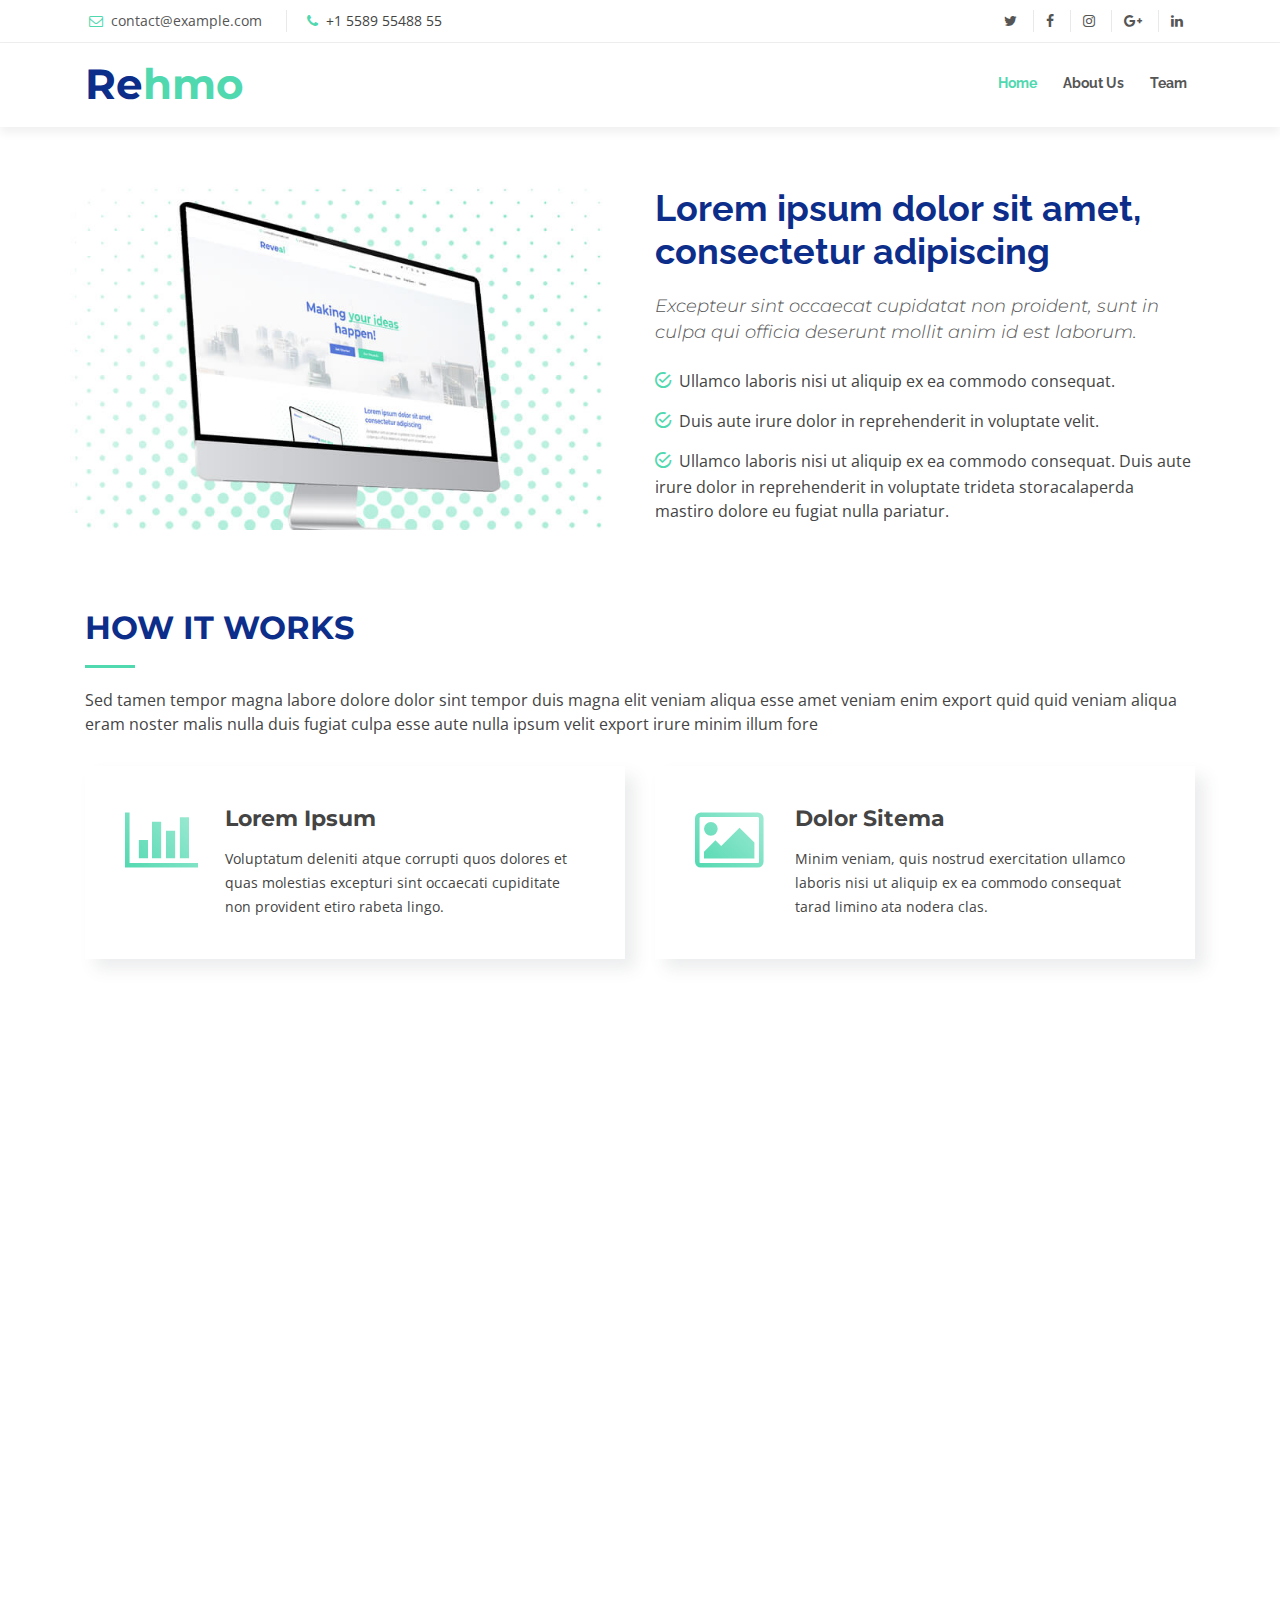
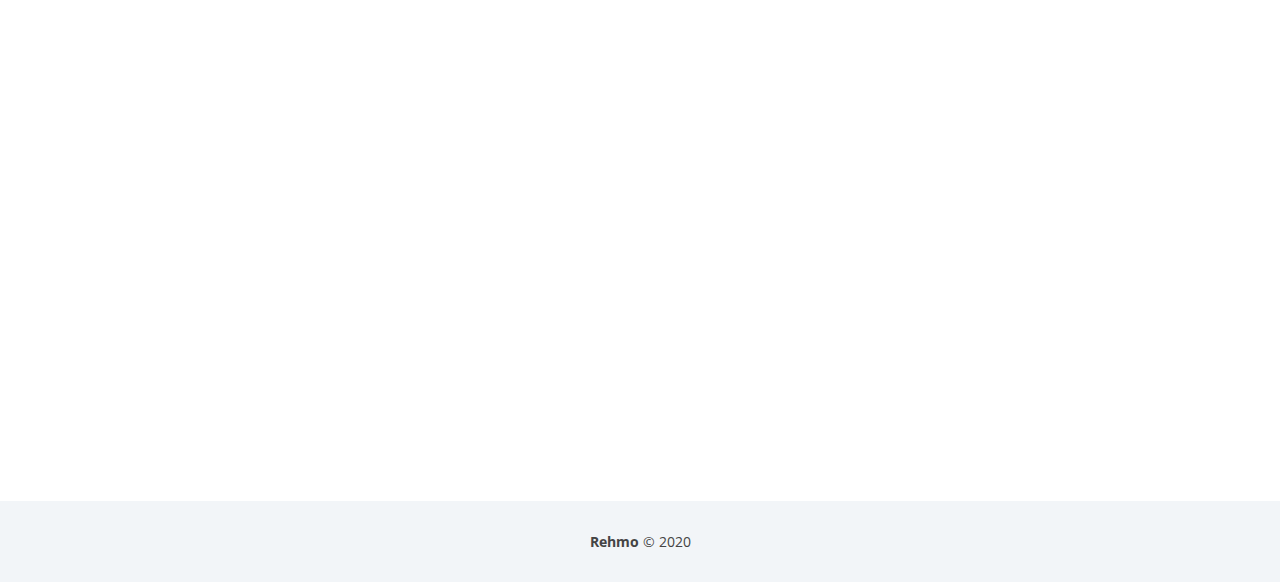
==== index.html @ c8b001df "responsive fix" ====
<!DOCTYPE html>
<html lang="en">
<head>
  <meta charset="utf-8">
  <title>Reveal Bootstrap Template</title>
  <meta content="width=device-width, initial-scale=1.0" name="viewport">
  <meta content="" name="keywords">
  <meta content="" name="description">

  <!-- Favicons -->
  <link href="img/house.png" rel="icon">
  <link href="img/house.png" rel="apple-touch-icon">

  <!-- Google Fonts -->
  <link href="https://fonts.googleapis.com/css?family=Open+Sans:300,300i,400,400i,700,700i|Raleway:300,400,500,700,800|Montserrat:300,400,700" rel="stylesheet">

  <!-- Bootstrap CSS File -->
  <link href="lib/bootstrap/css/bootstrap.min.css" rel="stylesheet">

  <!-- Libraries CSS Files -->
  <link href="lib/font-awesome/css/font-awesome.min.css" rel="stylesheet">
  <link href="lib/animate/animate.min.css" rel="stylesheet">
  <link href="lib/ionicons/css/ionicons.min.css" rel="stylesheet">
  <link href="lib/owlcarousel/assets/owl.carousel.min.css" rel="stylesheet">
  <link href="lib/magnific-popup/magnific-popup.css" rel="stylesheet">
  <link href="lib/ionicons/css/ionicons.min.css" rel="stylesheet">

  <!-- Main Stylesheet File -->
  <link href="css/style.css" rel="stylesheet">

  <!-- =======================================================
    Theme Name: Reveal
    Theme URL: https://bootstrapmade.com/reveal-bootstrap-corporate-template/
    Author: BootstrapMade.com
    License: https://bootstrapmade.com/license/
  ======================================================= -->
</head>

<body id="body">

  <!--==========================
    Top Bar
  ============================-->
  <section id="topbar" class="d-none d-lg-block">
    <div class="container clearfix">
      <div class="contact-info float-left">
        <i class="fa fa-envelope-o"></i> <a href="mailto:contact@example.com">contact@example.com</a>
        <i class="fa fa-phone"></i> +1 5589 55488 55
      </div>
      <div class="social-links float-right">
        <a href="#" class="twitter"><i class="fa fa-twitter"></i></a>
        <a href="#" class="facebook"><i class="fa fa-facebook"></i></a>
        <a href="#" class="instagram"><i class="fa fa-instagram"></i></a>
        <a href="#" class="google-plus"><i class="fa fa-google-plus"></i></a>
        <a href="#" class="linkedin"><i class="fa fa-linkedin"></i></a>
      </div>
    </div>
  </section>

  <!--==========================
    Header
  ============================-->
  <header id="header">
    <div class="container">

      <div id="logo" class="pull-left">
        <h1><a href="#body" class="scrollto">Re<span>hmo</span></a></h1>
        <!-- Uncomment below if you prefer to use an image logo -->
        <!-- <a href="#body"><img src="img/logo.png" alt="" title="" /></a>-->
      </div>

      <nav id="nav-menu-container">
        <ul class="nav-menu">
          <li class="menu-active"><a href="#about">Home</a></li>
          <li><a href="#services">About Us</a></li>
      
          <li><a href="#testimonials">Team</a></li>
        </ul>
      </nav><!-- #nav-menu-container -->
    </div>
  </header><!-- #header -->


  <main id="main">

    <!--==========================
      About Section
    ============================-->
    <section id="about" class="wow fadeInUp">
      <div class="container">
        <div class="row">
          <div class="col-lg-6 about-img">
            <img src="img/about-img.jpg" alt="">
          </div>

          <div class="col-lg-6 content">
            <h2>Lorem ipsum dolor sit amet, consectetur adipiscing</h2>
            <h3>Excepteur sint occaecat cupidatat non proident, sunt in culpa qui officia deserunt mollit anim id est laborum.</h3>

            <ul>
              <li><i class="ion-android-checkmark-circle"></i> Ullamco laboris nisi ut aliquip ex ea commodo consequat.</li>
              <li><i class="ion-android-checkmark-circle"></i> Duis aute irure dolor in reprehenderit in voluptate velit.</li>
              <li><i class="ion-android-checkmark-circle"></i> Ullamco laboris nisi ut aliquip ex ea commodo consequat. Duis aute irure dolor in reprehenderit in voluptate trideta storacalaperda mastiro dolore eu fugiat nulla pariatur.</li>
            </ul>

          </div>
        </div>

      </div>
    </section><!-- #about -->

    <!--==========================
      Services Section
    ============================-->
    <section id="services">
      <div class="container">
        <div class="section-header">
          <h2>How it works</h2>
          <p>Sed tamen tempor magna labore dolore dolor sint tempor duis magna elit veniam aliqua esse amet veniam enim export quid quid veniam aliqua eram noster malis nulla duis fugiat culpa esse aute nulla ipsum velit export irure minim illum fore</p>
        </div>

        <div class="row">

          <div class="col-lg-6">
            <div class="box wow fadeInLeft">
              <div class="icon"><i class="fa fa-bar-chart"></i></div>
              <h4 class="title"><a href="">Lorem Ipsum</a></h4>
              <p class="description">Voluptatum deleniti atque corrupti quos dolores et quas molestias excepturi sint occaecati cupiditate non provident etiro rabeta lingo.</p>
            </div>
          </div>

          <div class="col-lg-6">
            <div class="box wow fadeInRight">
              <div class="icon"><i class="fa fa-picture-o"></i></div>
              <h4 class="title"><a href="">Dolor Sitema</a></h4>
              <p class="description">Minim veniam, quis nostrud exercitation ullamco laboris nisi ut aliquip ex ea commodo consequat tarad limino ata nodera clas.</p>
            </div>
          </div>

          <div class="col-lg-6">
            <div class="box wow fadeInLeft" data-wow-delay="0.2s">
              <div class="icon"><i class="fa fa-shopping-bag"></i></div>
              <h4 class="title"><a href="">Sed ut perspiciatis</a></h4>
              <p class="description">Duis aute irure dolor in reprehenderit in voluptate velit esse cillum dolore eu fugiat nulla pariatur trinige zareta lobur trade.</p>
            </div>
          </div>

          <div class="col-lg-6">
            <div class="box wow fadeInRight" data-wow-delay="0.2s">
              <div class="icon"><i class="fa fa-map"></i></div>
              <h4 class="title"><a href="">Magni Dolores</a></h4>
              <p class="description">Excepteur sint occaecat cupidatat non proident, sunt in culpa qui officia deserunt mollit anim id est laborum rideta zanox satirente madera</p>
            </div>
          </div>

        </div>

      </div>
    </section><!-- #services -->


    <!--==========================
      Testimonials Section
    ============================-->
    <section id="testimonials" class="wow fadeInUp">
      <div class="container">
        <div class="section-header">
          <h2>Testimonials</h2>
          <p>Sed tamen tempor magna labore dolore dolor sint tempor duis magna elit veniam aliqua esse amet veniam enim export quid quid veniam aliqua eram noster malis nulla duis fugiat culpa esse aute nulla ipsum velit export irure minim illum fore</p>
        </div>
        <div class="owl-carousel testimonials-carousel">

            <div class="testimonial-item">
              <p>
                <img src="img/quote-sign-left.png" class="quote-sign-left" alt="">
                Proin iaculis purus consequat sem cure digni ssim donec porttitora entum suscipit rhoncus. Accusantium quam, ultricies eget id, aliquam eget nibh et. Maecen aliquam, risus at semper.
                <img src="img/quote-sign-right.png" class="quote-sign-right" alt="">
              </p>
              <img src="img/dan.jpeg" class="testimonial-img" alt="">
              <h3>Alisi Daniel</h3>
              <h4>CEO &amp; Founder</h4>
            </div>

            <div class="testimonial-item">
              <p>
                <img src="img/quote-sign-left.png" class="quote-sign-left" alt="">
                Export tempor illum tamen malis malis eram quae irure esse labore quem cillum quid cillum eram malis quorum velit fore eram velit sunt aliqua noster fugiat irure amet legam anim culpa.
                <img src="img/quote-sign-right.png" class="quote-sign-right" alt="">
              </p>
              <img src="img/emma.jpeg" class="testimonial-img" alt="">
              <h3>Emmanuel Njoku</h3>
              <h4>Co-founder &amp; CTO</h4>
            </div>

        </div>

      </div>
    </section><!-- #testimonials -->

    <!--==========================
      Call To Action Section
    ============================-->
    <section id="call-to-action" class="wow fadeInUp">
      <div class="container">
        <div class="row">
          <div class="col-lg-9 text-center text-lg-left">
            <h3 class="cta-title">Call To Action</h3>
            <p class="cta-text"> Duis aute irure dolor in reprehenderit in voluptate velit esse cillum dolore eu fugiat nulla pariatur. Excepteur sint occaecat cupidatat non proident, sunt in culpa qui officia deserunt mollit anim id est laborum.</p>
          </div>
          <div class="col-lg-3 cta-btn-container text-center">
            <a class="cta-btn align-middle" href="#">Call To Action</a>
          </div>
        </div>

      </div>
    </section><!-- #call-to-action -->


  </main>

  <!--==========================
    Footer
  ============================-->
  <footer id="footer">
    <div class="container">
      <div class="copyright">
        <strong>Rehmo</strong> 
        &copy;  2020 
      </div>
      <div class="credits">
   
      </div>
    </div>
  </footer><!-- #footer -->

  <a href="#" class="back-to-top"><i class="fa fa-chevron-up"></i></a>

  <!-- JavaScript Libraries -->
  <script src="lib/jquery/jquery.min.js"></script>
  <script src="lib/jquery/jquery-migrate.min.js"></script>
  <script src="lib/bootstrap/js/bootstrap.bundle.min.js"></script>
  <script src="lib/easing/easing.min.js"></script>
  <script src="lib/superfish/hoverIntent.js"></script>
  <script src="lib/superfish/superfish.min.js"></script>
  <script src="lib/wow/wow.min.js"></script>
  <script src="lib/owlcarousel/owl.carousel.min.js"></script>
  <script src="lib/magnific-popup/magnific-popup.min.js"></script>
  <script src="lib/sticky/sticky.js"></script>

  <!-- Contact Form JavaScript File -->
  <script src="contactform/contactform.js"></script>

  <!-- Template Main Javascript File -->
  <script src="js/main.js"></script>

</body>
</html>
---- css/style.css ----
/*
  Theme Name: Reveal
  Theme URL: https://bootstrapmade.com/reveal-bootstrap-corporate-template/
  Author: BootstrapMade.com
  License: https://bootstrapmade.com/license/
*/

/*--------------------------------------------------------------
# General
--------------------------------------------------------------*/

body {
  background: #fff;
  color: #444;
  font-family: "Open Sans", sans-serif;
}

a {
  color: #50d8af;
  transition: 0.5s;
}

a:hover,
a:active,
a:focus {
  color: #51d8af;
  outline: none;
  text-decoration: none;
}

p {
  padding: 0;
  margin: 0 0 30px 0;
}

h1,
h2,
h3,
h4,
h5,
h6 {
  font-family: "Montserrat", sans-serif;
  font-weight: 400;
  margin: 0 0 20px 0;
  padding: 0;
}

/* Back to top button */

.back-to-top {
  position: fixed;
  display: none;
  background: #50d8af;
  color: #fff;
  padding: 6px 12px 9px 12px;
  font-size: 16px;
  border-radius: 2px;
  right: 15px;
  bottom: 15px;
  transition: background 0.5s;
}

.back-to-top:focus {
  background: #50d8af;
  color: #fff;
  outline: none;
}

.back-to-top:hover {
  background: #0c2e8a;
  color: #fff;
}

/*--------------------------------------------------------------
# Top Bar
--------------------------------------------------------------*/

#topbar {
  background: #fff;
  padding: 10px 0;
  border-bottom: 1px solid #eee;
  font-size: 14px;
}

#topbar .contact-info a {
  line-height: 1;
  color: #555;
}

#topbar .contact-info a:hover {
  color: #50d8af;
}

#topbar .contact-info i {
  color: #50d8af;
  padding: 4px;
}

#topbar .contact-info .fa-phone {
  padding-left: 20px;
  margin-left: 20px;
  border-left: 1px solid #e9e9e9;
}

#topbar .social-links a {
  color: #555;
  padding: 4px 12px;
  display: inline-block;
  line-height: 1px;
  border-left: 1px solid #e9e9e9;
}

#topbar .social-links a:hover {
  color: #50d8af;
}

#topbar .social-links a:first-child {
  border-left: 0;
}

/*--------------------------------------------------------------
# Header
--------------------------------------------------------------*/

#header {
  padding: 20px 0;
  height: 84px;
  transition: all 0.5s;
  z-index: 997;
  background: #fff;
  box-shadow: 0px 6px 9px 0px rgba(0, 0, 0, 0.06);
}

#header #logo h1 {
  font-size: 42px;
  margin: 0;
  padding: 0;
  line-height: 1;
  font-family: "Montserrat", sans-serif;
  font-weight: 700;
}

#header #logo h1 a {
  color: #0c2e8a;
  line-height: 1;
  display: inline-block;
}

#header #logo h1 a span {
  color: #50d8af;
}

#header #logo img {
  padding: 0;
  margin: 0;
}

/*--------------------------------------------------------------
# Intro Section
--------------------------------------------------------------*/

#intro {
  width: 100%;
  height: 60vh;
  position: relative;
  background: url("../img/intro-carousel/1.jpg") no-repeat;
  background-size: cover;
}

#intro .intro-content {
  position: absolute;
  bottom: 0;
  top: 0;
  left: 0;
  right: 0;
  z-index: 10;
  display: -webkit-box;
  display: -webkit-flex;
  display: -ms-flexbox;
  display: flex;
  -webkit-box-pack: center;
  -webkit-justify-content: center;
  -ms-flex-pack: center;
  justify-content: center;
  -webkit-box-align: center;
  -webkit-align-items: center;
  -ms-flex-align: center;
  align-items: center;
  -webkit-box-orient: vertical;
  -webkit-box-direction: normal;
  -webkit-flex-direction: column;
  -ms-flex-direction: column;
  flex-direction: column;
  text-align: center;
}

#intro .intro-content h2 {
  color: #0c2e8a;
  margin-bottom: 30px;
  font-size: 64px;
  font-weight: 700;
}

#intro .intro-content h2 span {
  color: #50d8af;
  text-decoration: underline;
}

#intro .intro-content .btn-get-started,
#intro .intro-content .btn-projects {
  font-family: "Raleway", sans-serif;
  font-size: 15px;
  font-weight: bold;
  letter-spacing: 1px;
  display: inline-block;
  padding: 10px 32px;
  border-radius: 2px;
  transition: 0.5s;
  margin: 10px;
  color: #fff;
}

#intro .intro-content .btn-get-started {
  background: #0c2e8a;
  border: 2px solid #0c2e8a;
}

#intro .intro-content .btn-get-started:hover {
  background: none;
  color: #0c2e8a;
}

#intro .intro-content .btn-projects {
  background: #50d8af;
  border: 2px solid #50d8af;
}

#intro .intro-content .btn-projects:hover {
  background: none;
  color: #50d8af;
}

#intro #intro-carousel {
  z-index: 8;
}

#intro #intro-carousel::before {
  content: '';
  background-color: rgba(255, 255, 255, 0.7);
  position: absolute;
  height: 100%;
  width: 100%;
  top: 0;
  right: 0;
  left: 0;
  bottom: 0;
  z-index: 7;
}

#intro #intro-carousel .item {
  width: 100%;
  height: 60vh;
  background-size: cover;
  background-position: center;
  background-repeat: no-repeat;
  transition-property: opacity;
}

/*--------------------------------------------------------------
# Navigation Menu
--------------------------------------------------------------*/

/* Nav Menu Essentials */

.nav-menu,
.nav-menu * {
  margin: 0;
  padding: 0;
  list-style: none;
}

.nav-menu ul {
  position: absolute;
  display: none;
  top: 100%;
  left: 0;
  z-index: 99;
}

.nav-menu li {
  position: relative;
  white-space: nowrap;
}

.nav-menu > li {
  float: left;
}

.nav-menu li:hover > ul,
.nav-menu li.sfHover > ul {
  display: block;
}

.nav-menu ul ul {
  top: 0;
  left: 100%;
}

.nav-menu ul li {
  min-width: 180px;
}

/* Nav Menu Arrows */

.sf-arrows .sf-with-ul {
  padding-right: 22px;
}

.sf-arrows .sf-with-ul:after {
  content: "\f107";
  position: absolute;
  right: 8px;
  font-family: FontAwesome;
  font-style: normal;
  font-weight: normal;
}

.sf-arrows ul .sf-with-ul:after {
  content: "\f105";
}

/* Nav Meu Container */

#nav-menu-container {
  float: right;
  margin: 0;
}

/* Nav Meu Styling */

.nav-menu a {
  padding: 10px 8px;
  text-decoration: none;
  display: inline-block;
  color: #555;
  font-family: "Raleway", sans-serif;
  font-weight: 700;
  font-size: 14px;
  outline: none;
}

.nav-menu li:hover > a,
.nav-menu .menu-active > a {
  color: #50d8af;
}

.nav-menu > li {
  margin-left: 10px;
}

.nav-menu ul {
  margin: 4px 0 0 0;
  padding: 10px;
  box-shadow: 0px 0px 30px rgba(127, 137, 161, 0.25);
  background: #fff;
}

.nav-menu ul li {
  transition: 0.3s;
}

.nav-menu ul li a {
  padding: 10px;
  color: #333;
  transition: 0.3s;
  display: block;
  font-size: 13px;
  text-transform: none;
}

.nav-menu ul li:hover > a {
  color: #50d8af;
}

.nav-menu ul ul {
  margin: 0;
}

/* Mobile Nav Toggle */

#mobile-nav-toggle {
  position: fixed;
  right: 0;
  top: 0;
  z-index: 999;
  margin: 20px 20px 0 0;
  border: 0;
  background: none;
  font-size: 24px;
  display: none;
  transition: all 0.4s;
  outline: none;
  cursor: pointer;
}

#mobile-nav-toggle i {
  color: #555;
}

/* Mobile Nav Styling */

#mobile-nav {
  position: fixed;
  top: 0;
  padding-top: 18px;
  bottom: 0;
  z-index: 998;
  background: rgba(52, 59, 64, 0.9);
  left: -260px;
  width: 260px;
  overflow-y: auto;
  transition: 0.4s;
}

#mobile-nav ul {
  padding: 0;
  margin: 0;
  list-style: none;
}

#mobile-nav ul li {
  position: relative;
}

#mobile-nav ul li a {
  color: #fff;
  font-size: 16px;
  overflow: hidden;
  padding: 10px 22px 10px 15px;
  position: relative;
  text-decoration: none;
  width: 100%;
  display: block;
  outline: none;
}

#mobile-nav ul li a:hover {
  color: #fff;
}

#mobile-nav ul li li {
  padding-left: 30px;
}

#mobile-nav ul .menu-has-children i {
  position: absolute;
  right: 0;
  z-index: 99;
  padding: 15px;
  cursor: pointer;
  color: #fff;
}

#mobile-nav ul .menu-has-children i.fa-chevron-up {
  color: #50d8af;
}

#mobile-nav ul .menu-item-active {
  color: #50d8af;
}

#mobile-body-overly {
  width: 100%;
  height: 100%;
  z-index: 997;
  top: 0;
  left: 0;
  position: fixed;
  background: rgba(52, 59, 64, 0.9);
  display: none;
}

/* Mobile Nav body classes */

body.mobile-nav-active {
  overflow: hidden;
}

body.mobile-nav-active #mobile-nav {
  left: 0;
}

body.mobile-nav-active #mobile-nav-toggle {
  color: #fff;
}

/*--------------------------------------------------------------
# Sections
--------------------------------------------------------------*/

/* Sections Header
--------------------------------*/

.section-header {
  margin-bottom: 30px;
}

.section-header h2 {
  font-size: 32px;
  color: #0c2e8a;
  text-transform: uppercase;
  font-weight: 700;
  position: relative;
  padding-bottom: 20px;
}

.section-header h2::before {
  content: '';
  position: absolute;
  display: block;
  width: 50px;
  height: 3px;
  background: #50d8af;
  bottom: 0;
  left: 0;
}

.section-header p {
  padding: 0;
  margin: 0;
}

/* About Section
--------------------------------*/

#about {
  padding: 60px 0 30px 0;
}

#about .about-img {
  overflow: hidden;
}

#about .about-img img {
  margin-left: -15px;
  max-width: 100%;
}

#about .content h2 {
  color: #0c2e8a;
  font-weight: 700;
  font-size: 36px;
  font-family: "Raleway", sans-serif;
}

#about .content h3 {
  color: #555;
  font-weight: 300;
  font-size: 18px;
  line-height: 26px;
  font-style: italic;
}

#about .content p {
  line-height: 26px;
}

#about .content p:last-child {
  margin-bottom: 0;
}

#about .content i {
  font-size: 20px;
  padding-right: 4px;
  color: #50d8af;
}

#about .content ul {
  list-style: none;
  padding: 0;
}

#about .content ul li {
  padding-bottom: 10px;
}

/* Services Section
--------------------------------*/

#services {
  padding: 30px 0 0 0;
}

#services .box {
  padding: 40px;
  margin-bottom: 40px;
  box-shadow: 10px 10px 15px rgba(73, 78, 92, 0.1);
  background: #fff;
  transition: 0.4s;
}

#services .box:hover {
  box-shadow: 0px 0px 30px rgba(73, 78, 92, 0.15);
  transform: translateY(-10px);
  -webkit-transform: translateY(-10px);
  -moz-transform: translateY(-10px);
}

#services .box .icon {
  float: left;
}

#services .box .icon i {
  color: #444;
  font-size: 64px;
  transition: 0.5s;
  line-height: 0;
  margin-top: 34px;
}

#services .box .icon i:before {
  background: #0c2e8a;
  background: linear-gradient(45deg, #50d8af 0%, #a3ebd5 100%);
  background-clip: border-box;
  -webkit-background-clip: text;
  -webkit-text-fill-color: transparent;
}

#services .box h4 {
  margin-left: 100px;
  font-weight: 700;
  margin-bottom: 15px;
  font-size: 22px;
}

#services .box h4 a {
  color: #444;
}

#services .box p {
  font-size: 14px;
  margin-left: 100px;
  margin-bottom: 0;
  line-height: 24px;
}

/* Clients Section
--------------------------------*/

#clients {
  padding: 30px 0;
}

#clients img {
  max-width: 100%;
  opacity: 0.5;
  transition: 0.3s;
  padding: 15px 0;
}

#clients img:hover {
  opacity: 1;
}

#clients .owl-nav,
#clients .owl-dots {
  margin-top: 5px;
  text-align: center;
}

#clients .owl-dot {
  display: inline-block;
  margin: 0 5px;
  width: 12px;
  height: 12px;
  border-radius: 50%;
  background-color: #ddd;
}

#clients .owl-dot.active {
  background-color: #50d8af;
}

/* Our Portfolio Section
--------------------------------*/

#portfolio {
  background: #fff;
  padding: 30px 0;
}

#portfolio .portfolio-overlay {
  position: absolute;
  top: 0;
  right: 0;
  bottom: 0;
  left: 0;
  width: 100%;
  height: 100%;
  opacity: 1;
  transition: all ease-in-out 0.4s;
}

#portfolio .portfolio-item {
  overflow: hidden;
  position: relative;
  padding: 0;
  vertical-align: middle;
  text-align: center;
}

#portfolio .portfolio-item h2 {
  color: #ffffff;
  font-size: 24px;
  margin: 0;
  text-transform: capitalize;
  font-weight: 700;
}

#portfolio .portfolio-item img {
  transition: all ease-in-out 0.4s;
  width: 100%;
}

#portfolio .portfolio-item:hover img {
  -webkit-transform: scale(1.1);
  transform: scale(1.1);
}

#portfolio .portfolio-item:hover .portfolio-overlay {
  opacity: 1;
  background: rgba(0, 0, 0, 0.7);
}

#portfolio .portfolio-info {
  position: absolute;
  top: 50%;
  left: 50%;
  -webkit-transform: translate(-50%, -50%);
  transform: translate(-50%, -50%);
}

/* Testimonials Section
--------------------------------*/

#testimonials {
  padding: 30px 0;
}

#testimonials .testimonial-item {
  box-sizing: content-box;
  padding: 30px 30px 0 30px;
  margin: 30px 15px;
  text-align: center;
  min-height: 350px;
  box-shadow: 0px 2px 12px rgba(0, 0, 0, 0.08);
}

#testimonials .testimonial-item .testimonial-img {
  width: 90px;
  border-radius: 50%;
  border: 4px solid #fff;
  margin: 0 auto;
}

#testimonials .testimonial-item h3 {
  font-size: 18px;
  font-weight: bold;
  margin: 10px 0 5px 0;
  color: #111;
}

#testimonials .testimonial-item h4 {
  font-size: 14px;
  color: #999;
  margin: 0;
}

#testimonials .testimonial-item .quote-sign-left {
  margin-top: -15px;
  padding-right: 10px;
  display: inline-block;
  width: 37px;
}

#testimonials .testimonial-item .quote-sign-right {
  margin-bottom: -15px;
  padding-left: 10px;
  display: inline-block;
  max-width: 100%;
  width: 37px;
}

#testimonials .testimonial-item p {
  font-style: italic;
  margin: 0 auto 15px auto;
}

#testimonials .owl-nav,
#testimonials .owl-dots {
  margin-top: 5px;
  text-align: center;
}

#testimonials .owl-dot {
  display: inline-block;
  margin: 0 5px;
  width: 12px;
  height: 12px;
  border-radius: 50%;
  background-color: #ddd;
}

#testimonials .owl-dot.active {
  background-color: #50d8af;
}

/* Call To Action Section
--------------------------------*/

#call-to-action {
  background: #081e5b;
  background-size: cover;
  padding: 40px 0;
}

#call-to-action .cta-title {
  color: #fff;
  font-size: 28px;
  font-weight: 700;
}

#call-to-action .cta-text {
  color: #fff;
}

#call-to-action .cta-btn {
  font-family: "Montserrat", sans-serif;
  font-weight: 700;
  font-size: 16px;
  letter-spacing: 1px;
  display: inline-block;
  padding: 8px 26px;
  border-radius: 3px;
  transition: 0.5s;
  margin: 10px;
  border: 3px solid #fff;
  color: #fff;
}

#call-to-action .cta-btn:hover {
  background: #50d8af;
  border: 3px solid #50d8af;
}

/* Our Team Section
--------------------------------*/

#team {
  background: #fff;
  padding: 30px 0 0 0;
}

#team .member {
  text-align: center;
  margin-bottom: 20px;
}

#team .member .pic {
  overflow: hidden;
  text-align: center;
}

#team .member .pic img {
  max-width: 100%;
}

#team .member .details {
  background: #50d8af;
  color: #fff;
  padding: 15px;
  border-radius: 0 0 3px 3px;
}

#team .member h4 {
  font-weight: 700;
  margin-bottom: 2px;
  font-size: 18px;
}

#team .member span {
  font-style: italic;
  display: block;
  font-size: 13px;
}

#team .member .social {
  margin-top: 5px;
}

#team .member .social a {
  color: #fff;
}

#team .member .social i {
  font-size: 16px;
  margin: 0 2px;
}

/* Contact Section
--------------------------------*/

#contact {
  padding: 30px 0;
}

#contact .contact-info {
  margin-bottom: 20px;
  text-align: center;
}

#contact .contact-info i {
  font-size: 48px;
  display: inline-block;
  margin-bottom: 10px;
  color: #50d8af;
}

#contact .contact-info address,
#contact .contact-info p {
  margin-bottom: 0;
  color: #000;
}

#contact .contact-info h3 {
  font-size: 18px;
  margin-bottom: 15px;
  font-weight: bold;
  text-transform: uppercase;
  color: #999;
}

#contact .contact-info a {
  color: #000;
}

#contact .contact-info a:hover {
  color: #50d8af;
}

#contact .contact-address,
#contact .contact-phone,
#contact .contact-email {
  margin-bottom: 20px;
}

#contact #google-map {
  height: 290px;
  margin-bottom: 20px;
}

#contact .form #sendmessage {
  color: #50d8af;
  border: 1px solid #50d8af;
  display: none;
  text-align: center;
  padding: 15px;
  font-weight: 600;
  margin-bottom: 15px;
}

#contact .form #errormessage {
  color: red;
  display: none;
  border: 1px solid red;
  text-align: center;
  padding: 15px;
  font-weight: 600;
  margin-bottom: 15px;
}

#contact .form #sendmessage.show,
#contact .form #errormessage.show,
#contact .form .show {
  display: block;
}

#contact .form .validation {
  color: red;
  display: none;
  margin: 0 0 20px;
  font-weight: 400;
  font-size: 13px;
}

#contact .form input,
#contact .form textarea {
  padding: 10px 14px;
  border-radius: 0;
  box-shadow: none;
  font-size: 15px;
}

#contact .form button[type="submit"] {
  background: #50d8af;
  border: 0;
  border-radius: 3px;
  padding: 10px 30px;
  color: #fff;
  transition: 0.4s;
  cursor: pointer;
}

#contact .form button[type="submit"]:hover {
  background: #2dc899;
}

/*--------------------------------------------------------------
# Footer
--------------------------------------------------------------*/

#footer {
  background: #f2f5f8;
  padding: 0 0 30px 0;
  font-size: 14px;
}

#footer .copyright {
  text-align: center;
  padding-top: 30px;
}

#footer .credits {
  text-align: center;
  font-size: 13px;
  color: #555;
}

#footer .credits a {
  color: #0c2e8a;
}

@media (min-width: 768px) {
  #contact .contact-address,
  #contact .contact-phone,
  #contact .contact-email {
    padding: 20px 0;
  }

  #contact .contact-phone {
    border-left: 1px solid #ddd;
    border-right: 1px solid #ddd;
  }
}

@media (min-width: 769px) {
  #call-to-action .cta-btn-container {
    display: -webkit-box;
    display: -webkit-flex;
    display: -ms-flexbox;
    display: flex;
    -webkit-box-align: center;
    -webkit-align-items: center;
    -ms-flex-align: center;
    align-items: center;
    -webkit-box-pack: end;
    -webkit-justify-content: flex-end;
    -ms-flex-pack: end;
    justify-content: flex-end;
  }
}

@media (max-width: 768px) {
  .back-to-top {
    bottom: 15px;
  }

  #header {
    padding: 20px 0;
    height: 74px;
  }

  #header #logo h1 {
    font-size: 34px;
  }

  #header #logo img {
    max-height: 40px;
  }

  #nav-menu-container {
    display: none;
  }

  #mobile-nav-toggle {
    display: inline;
  }

  #about .about-img {
    height: auto;
  }

  #about .about-img img {
    margin-left: 0;
    padding-bottom: 30px;
  }
}

@media (max-width: 767px) {
  #intro .intro-content h2 {
    font-size: 34px;
  }

  #services .box .box {
    margin-bottom: 20px;
  }

  #services .box .icon {
    float: none;
    text-align: center;
    padding-bottom: 15px;
  }

  #services .box h4,
  #services .box p {
    margin-left: 0;
    text-align: center;
  }

  #testimonials .testimonial-item {
    margin: 30px 10px;
  }
}

@media (max-width: 576px) {
  #contact #google-map {
    margin-top: 20px;
  }
}
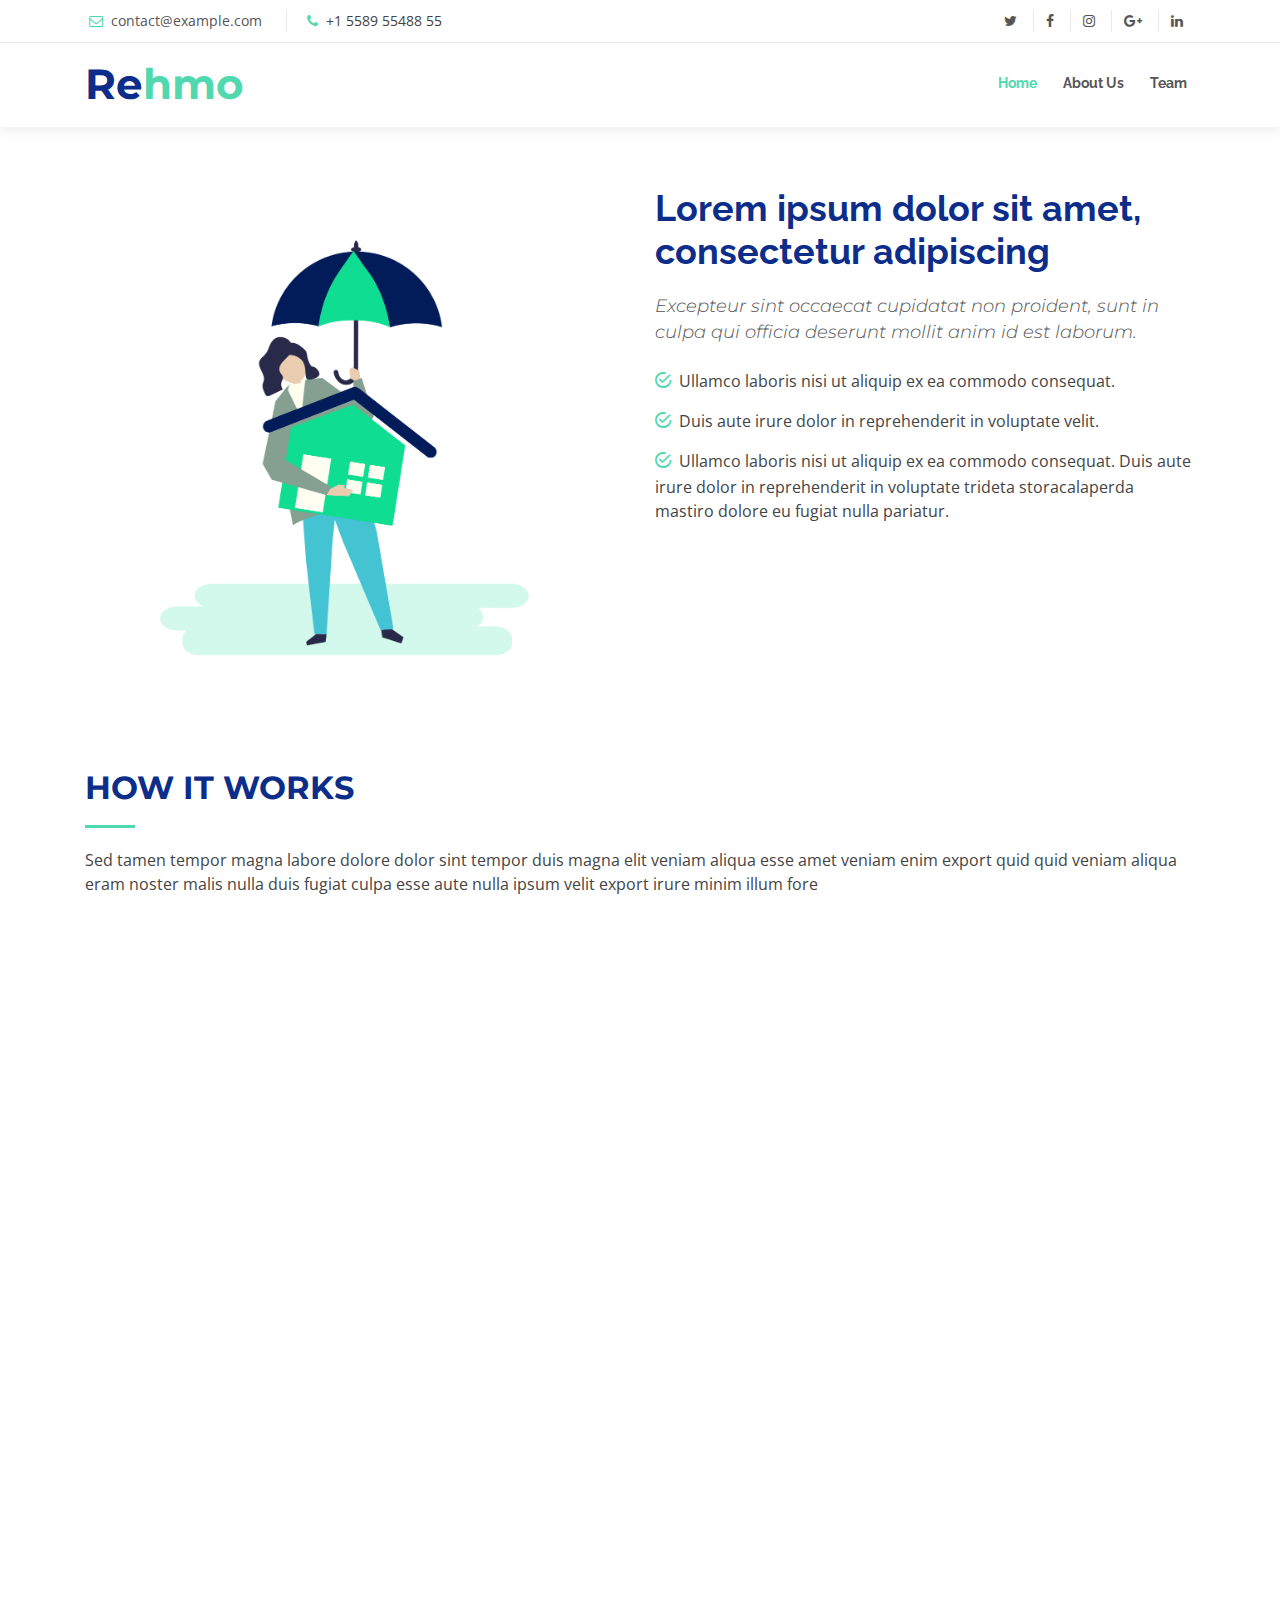
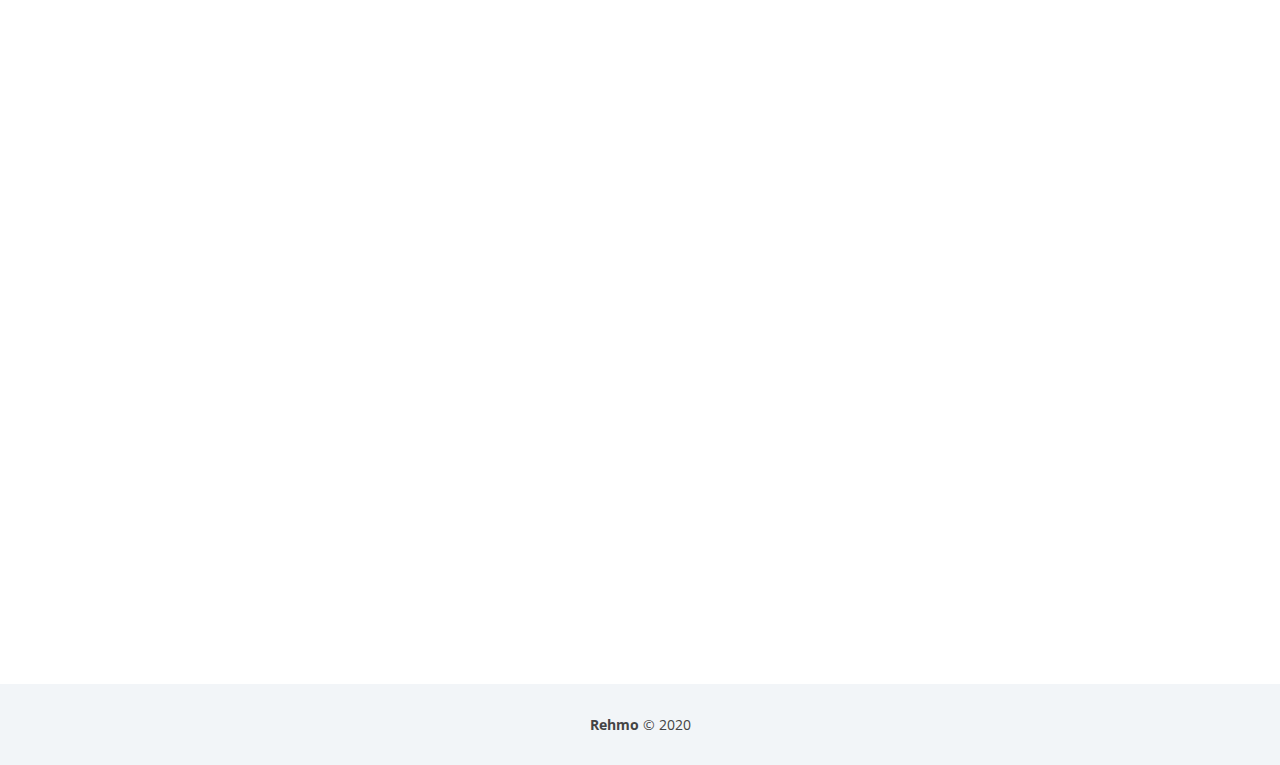
==== commit 46000e65: "add images" ====
--- a/index.html
+++ b/index.html
@@ -1,5 +1,6 @@
 <!DOCTYPE html>
 <html lang="en">
+
 <head>
   <meta charset="utf-8">
   <title>Reveal Bootstrap Template</title>
@@ -12,7 +13,9 @@
   <link href="img/house.png" rel="apple-touch-icon">
 
   <!-- Google Fonts -->
-  <link href="https://fonts.googleapis.com/css?family=Open+Sans:300,300i,400,400i,700,700i|Raleway:300,400,500,700,800|Montserrat:300,400,700" rel="stylesheet">
+  <link
+    href="https://fonts.googleapis.com/css?family=Open+Sans:300,300i,400,400i,700,700i|Raleway:300,400,500,700,800|Montserrat:300,400,700"
+    rel="stylesheet">
 
   <!-- Bootstrap CSS File -->
   <link href="lib/bootstrap/css/bootstrap.min.css" rel="stylesheet">
@@ -35,6 +38,12 @@
     License: https://bootstrapmade.com/license/
   ======================================================= -->
 </head>
+<style type="text/css">
+  .mdi-36px {
+    font-size: 39px;
+    margin-right: 10px
+  }
+</style>
 
 <body id="body">
 
@@ -73,7 +82,7 @@
         <ul class="nav-menu">
           <li class="menu-active"><a href="#about">Home</a></li>
           <li><a href="#services">About Us</a></li>
-      
+
           <li><a href="#testimonials">Team</a></li>
         </ul>
       </nav><!-- #nav-menu-container -->
@@ -90,17 +99,22 @@
       <div class="container">
         <div class="row">
           <div class="col-lg-6 about-img">
-            <img src="img/about-img.jpg" alt="">
+            <img src="img/home.png" alt="">
           </div>
 
           <div class="col-lg-6 content">
             <h2>Lorem ipsum dolor sit amet, consectetur adipiscing</h2>
-            <h3>Excepteur sint occaecat cupidatat non proident, sunt in culpa qui officia deserunt mollit anim id est laborum.</h3>
+            <h3>Excepteur sint occaecat cupidatat non proident, sunt in culpa qui officia deserunt mollit anim id est
+              laborum.</h3>
 
             <ul>
-              <li><i class="ion-android-checkmark-circle"></i> Ullamco laboris nisi ut aliquip ex ea commodo consequat.</li>
-              <li><i class="ion-android-checkmark-circle"></i> Duis aute irure dolor in reprehenderit in voluptate velit.</li>
-              <li><i class="ion-android-checkmark-circle"></i> Ullamco laboris nisi ut aliquip ex ea commodo consequat. Duis aute irure dolor in reprehenderit in voluptate trideta storacalaperda mastiro dolore eu fugiat nulla pariatur.</li>
+              <li><i class="ion-android-checkmark-circle"></i> Ullamco laboris nisi ut aliquip ex ea commodo consequat.
+              </li>
+              <li><i class="ion-android-checkmark-circle"></i> Duis aute irure dolor in reprehenderit in voluptate
+                velit.</li>
+              <li><i class="ion-android-checkmark-circle"></i> Ullamco laboris nisi ut aliquip ex ea commodo consequat.
+                Duis aute irure dolor in reprehenderit in voluptate trideta storacalaperda mastiro dolore eu fugiat
+                nulla pariatur.</li>
             </ul>
 
           </div>
@@ -116,7 +130,9 @@
       <div class="container">
         <div class="section-header">
           <h2>How it works</h2>
-          <p>Sed tamen tempor magna labore dolore dolor sint tempor duis magna elit veniam aliqua esse amet veniam enim export quid quid veniam aliqua eram noster malis nulla duis fugiat culpa esse aute nulla ipsum velit export irure minim illum fore</p>
+          <p>Sed tamen tempor magna labore dolore dolor sint tempor duis magna elit veniam aliqua esse amet veniam enim
+            export quid quid veniam aliqua eram noster malis nulla duis fugiat culpa esse aute nulla ipsum velit export
+            irure minim illum fore</p>
         </div>
 
         <div class="row">
@@ -125,7 +141,8 @@
             <div class="box wow fadeInLeft">
               <div class="icon"><i class="fa fa-bar-chart"></i></div>
               <h4 class="title"><a href="">Lorem Ipsum</a></h4>
-              <p class="description">Voluptatum deleniti atque corrupti quos dolores et quas molestias excepturi sint occaecati cupiditate non provident etiro rabeta lingo.</p>
+              <p class="description">Voluptatum deleniti atque corrupti quos dolores et quas molestias excepturi sint
+                occaecati cupiditate non provident etiro rabeta lingo.</p>
             </div>
           </div>
 
@@ -133,7 +150,8 @@
             <div class="box wow fadeInRight">
               <div class="icon"><i class="fa fa-picture-o"></i></div>
               <h4 class="title"><a href="">Dolor Sitema</a></h4>
-              <p class="description">Minim veniam, quis nostrud exercitation ullamco laboris nisi ut aliquip ex ea commodo consequat tarad limino ata nodera clas.</p>
+              <p class="description">Minim veniam, quis nostrud exercitation ullamco laboris nisi ut aliquip ex ea
+                commodo consequat tarad limino ata nodera clas.</p>
             </div>
           </div>
 
@@ -141,7 +159,8 @@
             <div class="box wow fadeInLeft" data-wow-delay="0.2s">
               <div class="icon"><i class="fa fa-shopping-bag"></i></div>
               <h4 class="title"><a href="">Sed ut perspiciatis</a></h4>
-              <p class="description">Duis aute irure dolor in reprehenderit in voluptate velit esse cillum dolore eu fugiat nulla pariatur trinige zareta lobur trade.</p>
+              <p class="description">Duis aute irure dolor in reprehenderit in voluptate velit esse cillum dolore eu
+                fugiat nulla pariatur trinige zareta lobur trade.</p>
             </div>
           </div>
 
@@ -149,7 +168,8 @@
             <div class="box wow fadeInRight" data-wow-delay="0.2s">
               <div class="icon"><i class="fa fa-map"></i></div>
               <h4 class="title"><a href="">Magni Dolores</a></h4>
-              <p class="description">Excepteur sint occaecat cupidatat non proident, sunt in culpa qui officia deserunt mollit anim id est laborum rideta zanox satirente madera</p>
+              <p class="description">Excepteur sint occaecat cupidatat non proident, sunt in culpa qui officia deserunt
+                mollit anim id est laborum rideta zanox satirente madera</p>
             </div>
           </div>
 
@@ -166,31 +186,35 @@
       <div class="container">
         <div class="section-header">
           <h2>Testimonials</h2>
-          <p>Sed tamen tempor magna labore dolore dolor sint tempor duis magna elit veniam aliqua esse amet veniam enim export quid quid veniam aliqua eram noster malis nulla duis fugiat culpa esse aute nulla ipsum velit export irure minim illum fore</p>
+          <p>Sed tamen tempor magna labore dolore dolor sint tempor duis magna elit veniam aliqua esse amet veniam enim
+            export quid quid veniam aliqua eram noster malis nulla duis fugiat culpa esse aute nulla ipsum velit export
+            irure minim illum fore</p>
         </div>
         <div class="owl-carousel testimonials-carousel">
 
-            <div class="testimonial-item">
-              <p>
-                <img src="img/quote-sign-left.png" class="quote-sign-left" alt="">
-                Proin iaculis purus consequat sem cure digni ssim donec porttitora entum suscipit rhoncus. Accusantium quam, ultricies eget id, aliquam eget nibh et. Maecen aliquam, risus at semper.
-                <img src="img/quote-sign-right.png" class="quote-sign-right" alt="">
-              </p>
-              <img src="img/dan.jpeg" class="testimonial-img" alt="">
-              <h3>Alisi Daniel</h3>
-              <h4>CEO &amp; Founder</h4>
-            </div>
-
-            <div class="testimonial-item">
-              <p>
-                <img src="img/quote-sign-left.png" class="quote-sign-left" alt="">
-                Export tempor illum tamen malis malis eram quae irure esse labore quem cillum quid cillum eram malis quorum velit fore eram velit sunt aliqua noster fugiat irure amet legam anim culpa.
-                <img src="img/quote-sign-right.png" class="quote-sign-right" alt="">
-              </p>
-              <img src="img/emma.jpeg" class="testimonial-img" alt="">
-              <h3>Emmanuel Njoku</h3>
-              <h4>Co-founder &amp; CTO</h4>
-            </div>
+          <div class="testimonial-item">
+            <p>
+              <img src="img/quote-sign-left.png" class="quote-sign-left" alt="">
+              Proin iaculis purus consequat sem cure digni ssim donec porttitora entum suscipit rhoncus. Accusantium
+              quam, ultricies eget id, aliquam eget nibh et. Maecen aliquam, risus at semper.
+              <img src="img/quote-sign-right.png" class="quote-sign-right" alt="">
+            </p>
+            <img src="img/dan.jpeg" class="testimonial-img" alt="">
+            <h3>Alisi Daniel</h3>
+            <h4>CEO &amp; Founder</h4>
+          </div>
+
+          <div class="testimonial-item">
+            <p>
+              <img src="img/quote-sign-left.png" class="quote-sign-left" alt="">
+              Export tempor illum tamen malis malis eram quae irure esse labore quem cillum quid cillum eram malis
+              quorum velit fore eram velit sunt aliqua noster fugiat irure amet legam anim culpa.
+              <img src="img/quote-sign-right.png" class="quote-sign-right" alt="">
+            </p>
+            <img src="img/emma.jpeg" class="testimonial-img" alt="">
+            <h3>Emmanuel Njoku</h3>
+            <h4>Co-founder &amp; CTO</h4>
+          </div>
 
         </div>
 
@@ -203,12 +227,23 @@
     <section id="call-to-action" class="wow fadeInUp">
       <div class="container">
         <div class="row">
-          <div class="col-lg-9 text-center text-lg-left">
+          <div class="col-lg-8 text-center text-sm-left">
             <h3 class="cta-title">Call To Action</h3>
-            <p class="cta-text"> Duis aute irure dolor in reprehenderit in voluptate velit esse cillum dolore eu fugiat nulla pariatur. Excepteur sint occaecat cupidatat non proident, sunt in culpa qui officia deserunt mollit anim id est laborum.</p>
-          </div>
-          <div class="col-lg-3 cta-btn-container text-center">
-            <a class="cta-btn align-middle" href="#">Call To Action</a>
+            <p class="cta-text"> Duis aute irure dolor in reprehenderit in voluptate velit esse cillum dolore eu fugiat
+              nulla pariatur. Excepteur sint occaecat cupidatat non proident, sunt in culpa qui officia deserunt mollit
+              anim id est laborum.</p>
+          </div>
+          <div class="col-lg-4 cta-btn-container">
+            [ <div class="template-demo mt-2">]
+              <button class="btn btn-outline-white btn-icon-text">
+                <i class="fa fa-apple btn-icon-prepend mdi-36px"></i> <span class="d-inline-block text-left"> <small
+                    class="font-weight-light d-block">Available on the</small> App Store </span>
+              </button>
+              <button class="btn btn-outline-white btn-icon-text">
+                <i class="fa fa-android btn-icon-prepend mdi-36px"></i> <span class="d-inline-block text-left"> <small
+                    class="font-weight-light d-block">Get it on the</small> Google Play </span>
+              </button>
+            </div>
           </div>
         </div>
 
@@ -224,11 +259,11 @@
   <footer id="footer">
     <div class="container">
       <div class="copyright">
-        <strong>Rehmo</strong> 
-        &copy;  2020 
+        <strong>Rehmo</strong>
+        &copy; 2020
       </div>
       <div class="credits">
-   
+
       </div>
     </div>
   </footer><!-- #footer -->
@@ -254,4 +289,5 @@
   <script src="js/main.js"></script>
 
 </body>
-</html>
+
+</html>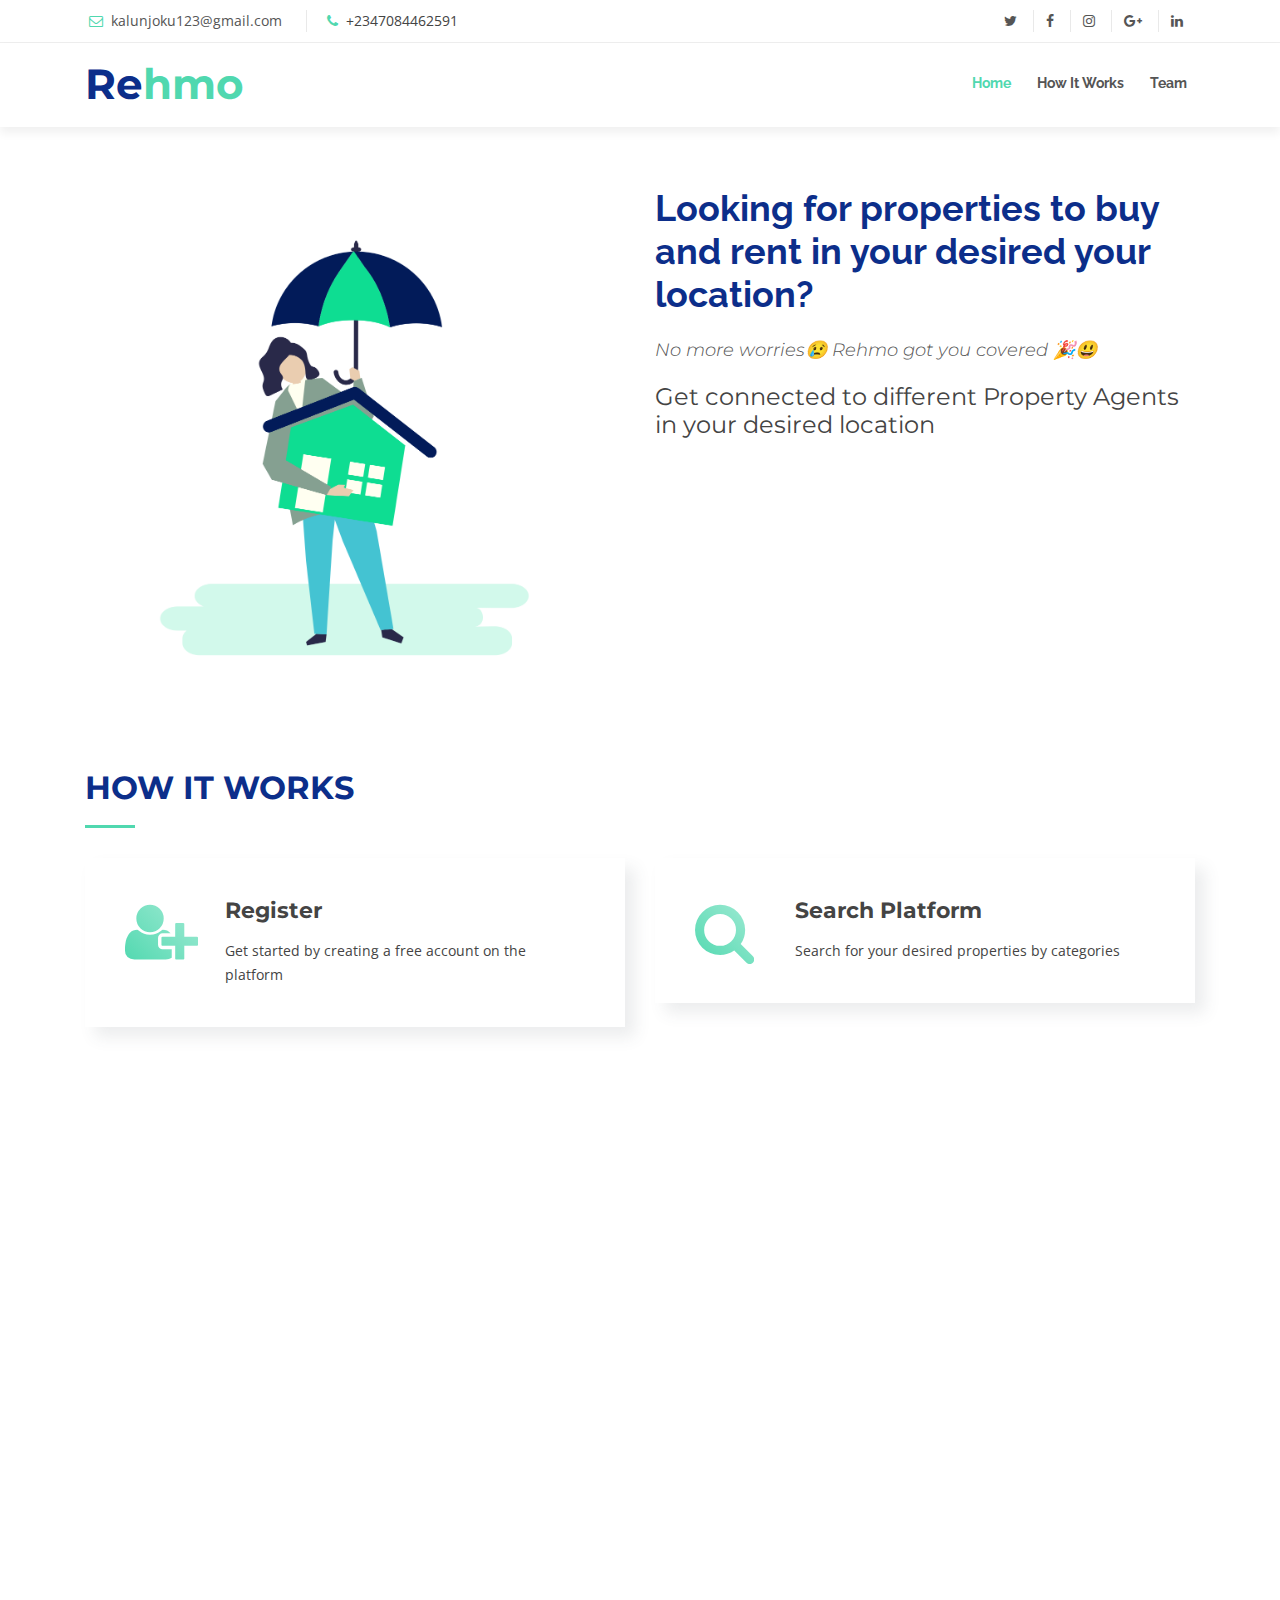
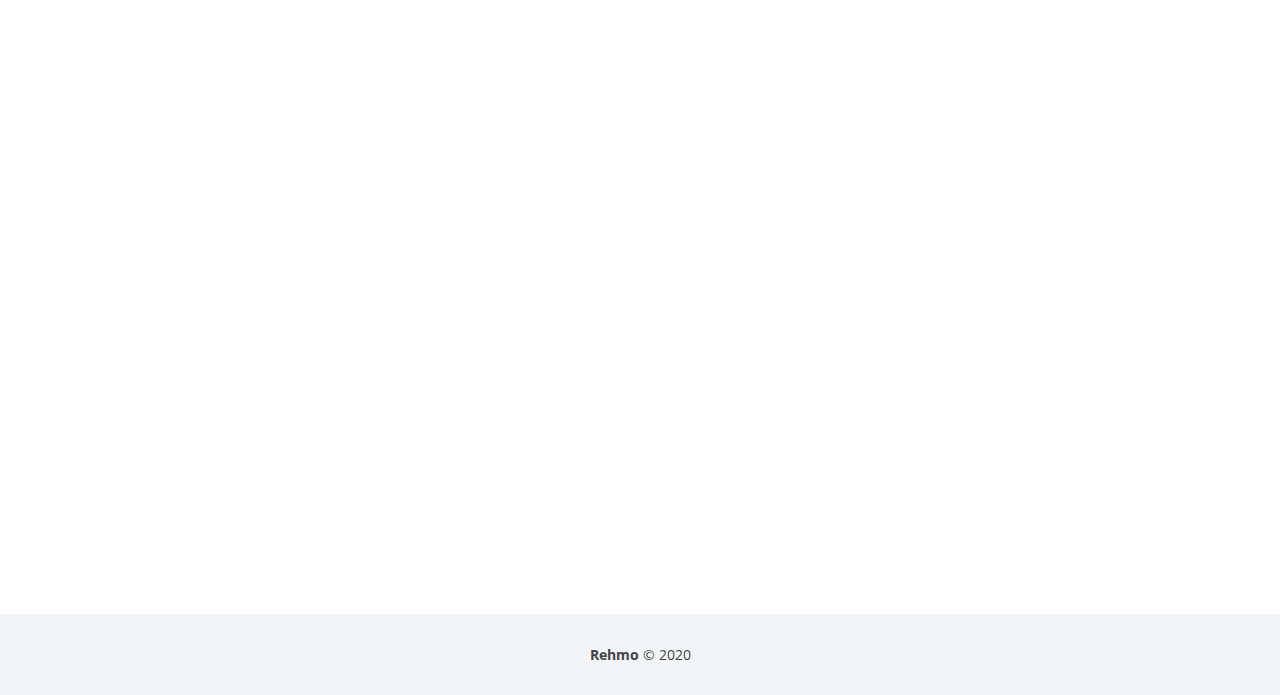
==== commit cf81ed7c: "Merge pull request #1 from Khay-EMMA/master" ====
--- a/index.html
+++ b/index.html
@@ -3,7 +3,7 @@
 
 <head>
   <meta charset="utf-8">
-  <title>Reveal Bootstrap Template</title>
+  <title>Rehmo Index</title>
   <meta content="width=device-width, initial-scale=1.0" name="viewport">
   <meta content="" name="keywords">
   <meta content="" name="description">
@@ -53,8 +53,8 @@
   <section id="topbar" class="d-none d-lg-block">
     <div class="container clearfix">
       <div class="contact-info float-left">
-        <i class="fa fa-envelope-o"></i> <a href="mailto:contact@example.com">contact@example.com</a>
-        <i class="fa fa-phone"></i> +1 5589 55488 55
+        <i class="fa fa-envelope-o"></i> <a href="kalunjoku123@gmail.com">kalunjoku123@gmail.com</a>
+        <i class="fa fa-phone"></i> +2347084462591
       </div>
       <div class="social-links float-right">
         <a href="#" class="twitter"><i class="fa fa-twitter"></i></a>
@@ -81,7 +81,7 @@
       <nav id="nav-menu-container">
         <ul class="nav-menu">
           <li class="menu-active"><a href="#about">Home</a></li>
-          <li><a href="#services">About Us</a></li>
+          <li><a href="#services">How It Works</a></li>
 
           <li><a href="#testimonials">Team</a></li>
         </ul>
@@ -103,20 +103,9 @@
           </div>
 
           <div class="col-lg-6 content">
-            <h2>Lorem ipsum dolor sit amet, consectetur adipiscing</h2>
-            <h3>Excepteur sint occaecat cupidatat non proident, sunt in culpa qui officia deserunt mollit anim id est
-              laborum.</h3>
-
-            <ul>
-              <li><i class="ion-android-checkmark-circle"></i> Ullamco laboris nisi ut aliquip ex ea commodo consequat.
-              </li>
-              <li><i class="ion-android-checkmark-circle"></i> Duis aute irure dolor in reprehenderit in voluptate
-                velit.</li>
-              <li><i class="ion-android-checkmark-circle"></i> Ullamco laboris nisi ut aliquip ex ea commodo consequat.
-                Duis aute irure dolor in reprehenderit in voluptate trideta storacalaperda mastiro dolore eu fugiat
-                nulla pariatur.</li>
-            </ul>
-
+            <h2>Looking for properties to buy and rent in your desired your location?</h2>
+            <h3>No more worries😢 Rehmo got you covered 🎉😃</h3>
+            <h4>Get connected to different Property Agents in your desired location</h4>
           </div>
         </div>
 
@@ -130,46 +119,57 @@
       <div class="container">
         <div class="section-header">
           <h2>How it works</h2>
-          <p>Sed tamen tempor magna labore dolore dolor sint tempor duis magna elit veniam aliqua esse amet veniam enim
-            export quid quid veniam aliqua eram noster malis nulla duis fugiat culpa esse aute nulla ipsum velit export
-            irure minim illum fore</p>
+
         </div>
 
         <div class="row">
 
           <div class="col-lg-6">
             <div class="box wow fadeInLeft">
-              <div class="icon"><i class="fa fa-bar-chart"></i></div>
-              <h4 class="title"><a href="">Lorem Ipsum</a></h4>
-              <p class="description">Voluptatum deleniti atque corrupti quos dolores et quas molestias excepturi sint
-                occaecati cupiditate non provident etiro rabeta lingo.</p>
+              <div class="icon"><i class="fa fa-user-plus"></i></div>
+              <h4 class="title"><a href="">Register</a></h4>
+              <p class="description">Get started by creating a free account on the platform</p>
             </div>
           </div>
 
           <div class="col-lg-6">
             <div class="box wow fadeInRight">
-              <div class="icon"><i class="fa fa-picture-o"></i></div>
-              <h4 class="title"><a href="">Dolor Sitema</a></h4>
-              <p class="description">Minim veniam, quis nostrud exercitation ullamco laboris nisi ut aliquip ex ea
-                commodo consequat tarad limino ata nodera clas.</p>
+              <div class="icon"><i class="fa fa-search"></i></div>
+              <h4 class="title"><a href="">Search Platform</a></h4>
+              <p class="description">Search for your desired properties by categories</p>
             </div>
           </div>
 
           <div class="col-lg-6">
             <div class="box wow fadeInLeft" data-wow-delay="0.2s">
-              <div class="icon"><i class="fa fa-shopping-bag"></i></div>
-              <h4 class="title"><a href="">Sed ut perspiciatis</a></h4>
-              <p class="description">Duis aute irure dolor in reprehenderit in voluptate velit esse cillum dolore eu
-                fugiat nulla pariatur trinige zareta lobur trade.</p>
+              <div class="icon"><i class="fa fa-credit-card"></i></div>
+              <h4 class="title"><a href="">Book Agent</a></h4>
+              <p class="description">Book property Agent, Pay consultaion fee</p>
+
             </div>
           </div>
 
           <div class="col-lg-6">
             <div class="box wow fadeInRight" data-wow-delay="0.2s">
-              <div class="icon"><i class="fa fa-map"></i></div>
-              <h4 class="title"><a href="">Magni Dolores</a></h4>
-              <p class="description">Excepteur sint occaecat cupidatat non proident, sunt in culpa qui officia deserunt
-                mollit anim id est laborum rideta zanox satirente madera</p>
+              <div class="icon"><i class="fa fa-phone"></i></div>
+              <h4 class="title"><a href="">Contact</a></h4>
+              <p class="description">Meet and connect with the Agent </p>
+            </div>
+          </div>
+          <div class="col-lg-6">
+            <div class="box wow fadeInRight" data-wow-delay="0.2s">
+              <div class="icon"><i class="fa fa-thumbs-up"></i></div>
+              <h4 class="title"><a href="">Confirm property seen</a></h4>
+              <p class="description">Confirm that you have seen the property, </p>
+            </div>
+          </div>
+
+          <div class="col-lg-6">
+            <div class="box wow fadeInRight" data-wow-delay="0.2s">
+              <div class="icon"><i class="fa fa-money"></i></div>
+              <h4 class="title"><a href=""></a></h4>
+              <p class="description">Once you have Confirmed that you have seen the property, Agent will recieve his
+                consultation fee </p>
             </div>
           </div>
 
@@ -185,20 +185,12 @@
     <section id="testimonials" class="wow fadeInUp">
       <div class="container">
         <div class="section-header">
-          <h2>Testimonials</h2>
-          <p>Sed tamen tempor magna labore dolore dolor sint tempor duis magna elit veniam aliqua esse amet veniam enim
-            export quid quid veniam aliqua eram noster malis nulla duis fugiat culpa esse aute nulla ipsum velit export
-            irure minim illum fore</p>
+          <h2>Team</h2>
+
         </div>
         <div class="owl-carousel testimonials-carousel">
 
           <div class="testimonial-item">
-            <p>
-              <img src="img/quote-sign-left.png" class="quote-sign-left" alt="">
-              Proin iaculis purus consequat sem cure digni ssim donec porttitora entum suscipit rhoncus. Accusantium
-              quam, ultricies eget id, aliquam eget nibh et. Maecen aliquam, risus at semper.
-              <img src="img/quote-sign-right.png" class="quote-sign-right" alt="">
-            </p>
             <img src="img/dan.jpeg" class="testimonial-img" alt="">
             <h3>Alisi Daniel</h3>
             <h4>CEO &amp; Founder</h4>
@@ -206,14 +198,9 @@
 
           <div class="testimonial-item">
             <p>
-              <img src="img/quote-sign-left.png" class="quote-sign-left" alt="">
-              Export tempor illum tamen malis malis eram quae irure esse labore quem cillum quid cillum eram malis
-              quorum velit fore eram velit sunt aliqua noster fugiat irure amet legam anim culpa.
-              <img src="img/quote-sign-right.png" class="quote-sign-right" alt="">
-            </p>
-            <img src="img/emma.jpeg" class="testimonial-img" alt="">
-            <h3>Emmanuel Njoku</h3>
-            <h4>Co-founder &amp; CTO</h4>
+              <img src="img/emma.jpeg" class="testimonial-img" alt="">
+              <h3>Emmanuel Njoku</h3>
+              <h4>Co-founder &amp; CTO</h4>
           </div>
 
         </div>
@@ -228,10 +215,8 @@
       <div class="container">
         <div class="row">
           <div class="col-lg-8 text-center text-sm-left">
-            <h3 class="cta-title">Call To Action</h3>
-            <p class="cta-text"> Duis aute irure dolor in reprehenderit in voluptate velit esse cillum dolore eu fugiat
-              nulla pariatur. Excepteur sint occaecat cupidatat non proident, sunt in culpa qui officia deserunt mollit
-              anim id est laborum.</p>
+            <h3 class="cta-title">Download</h3>
+            <p class="cta-text">Get The Mobile Application</p>
           </div>
           <div class="col-lg-4 cta-btn-container">
             [ <div class="template-demo mt-2">]
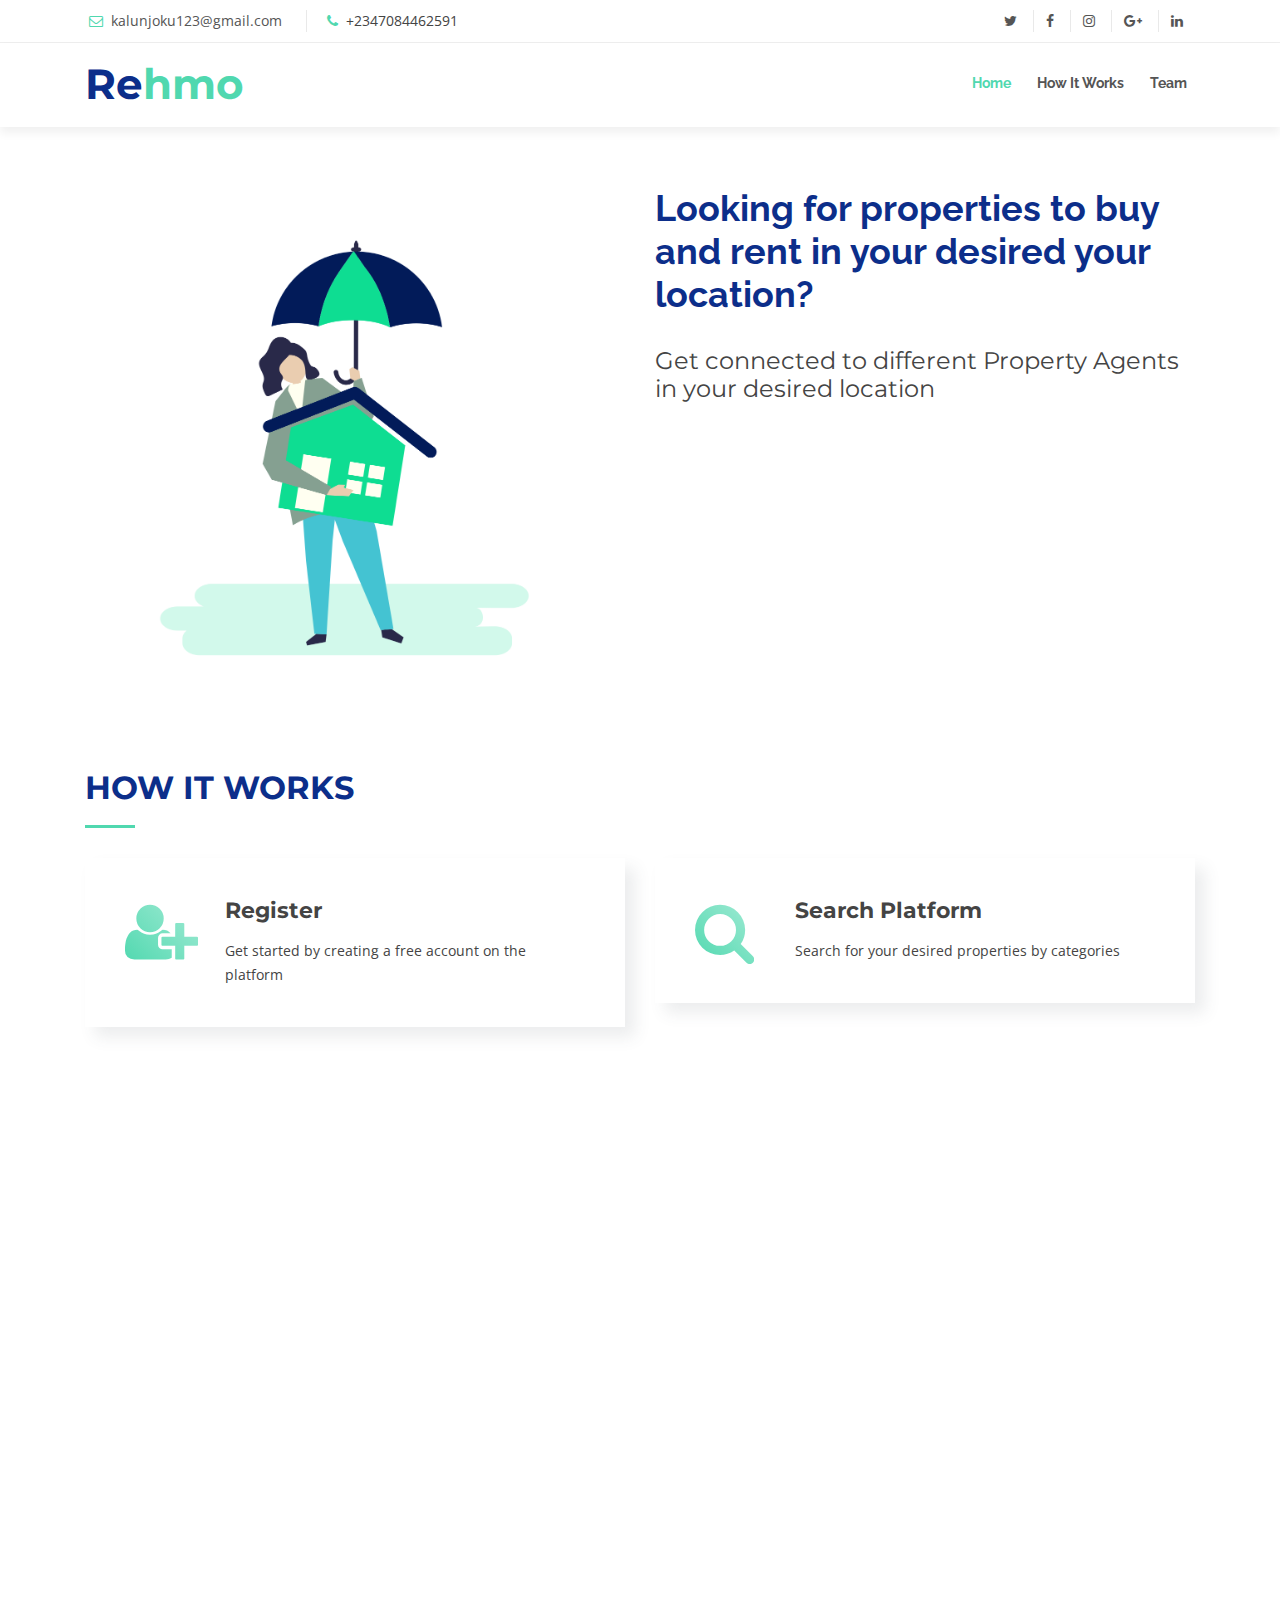
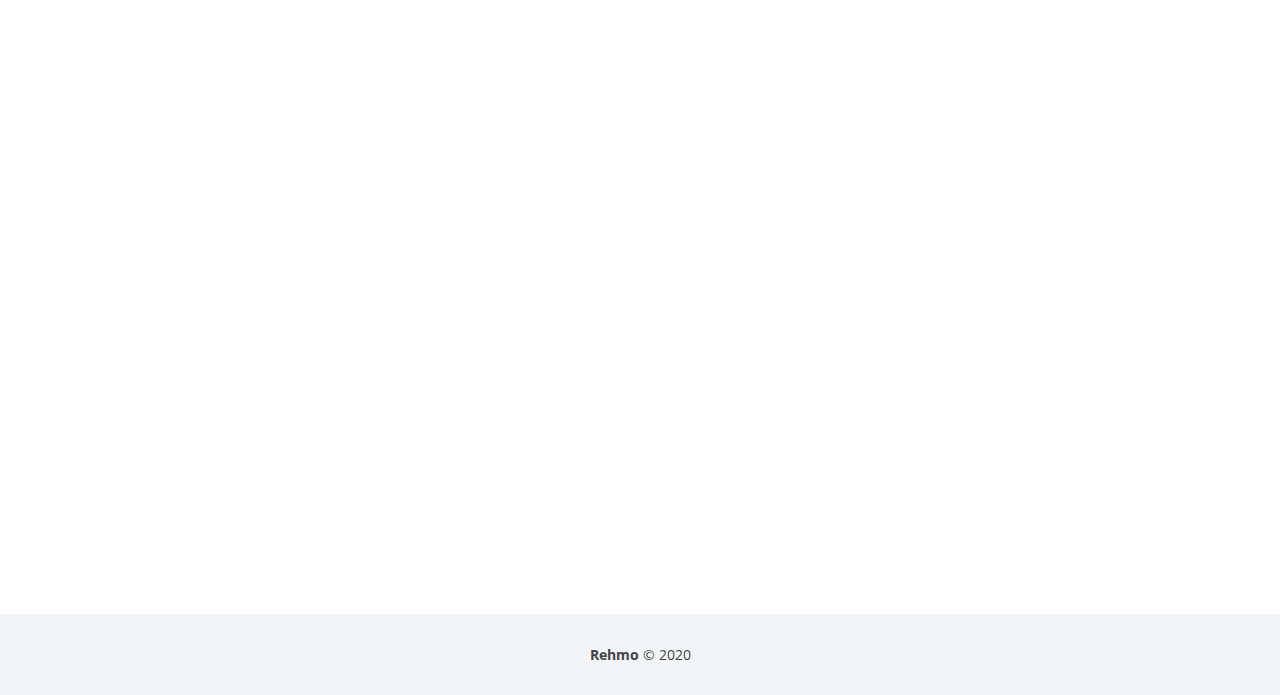
==== commit 7d331db3: "clean fix" ====
--- a/index.html
+++ b/index.html
@@ -104,7 +104,7 @@
 
           <div class="col-lg-6 content">
             <h2>Looking for properties to buy and rent in your desired your location?</h2>
-            <h3>No more worries😢 Rehmo got you covered 🎉😃</h3>
+            <p></p>
             <h4>Get connected to different Property Agents in your desired location</h4>
           </div>
         </div>
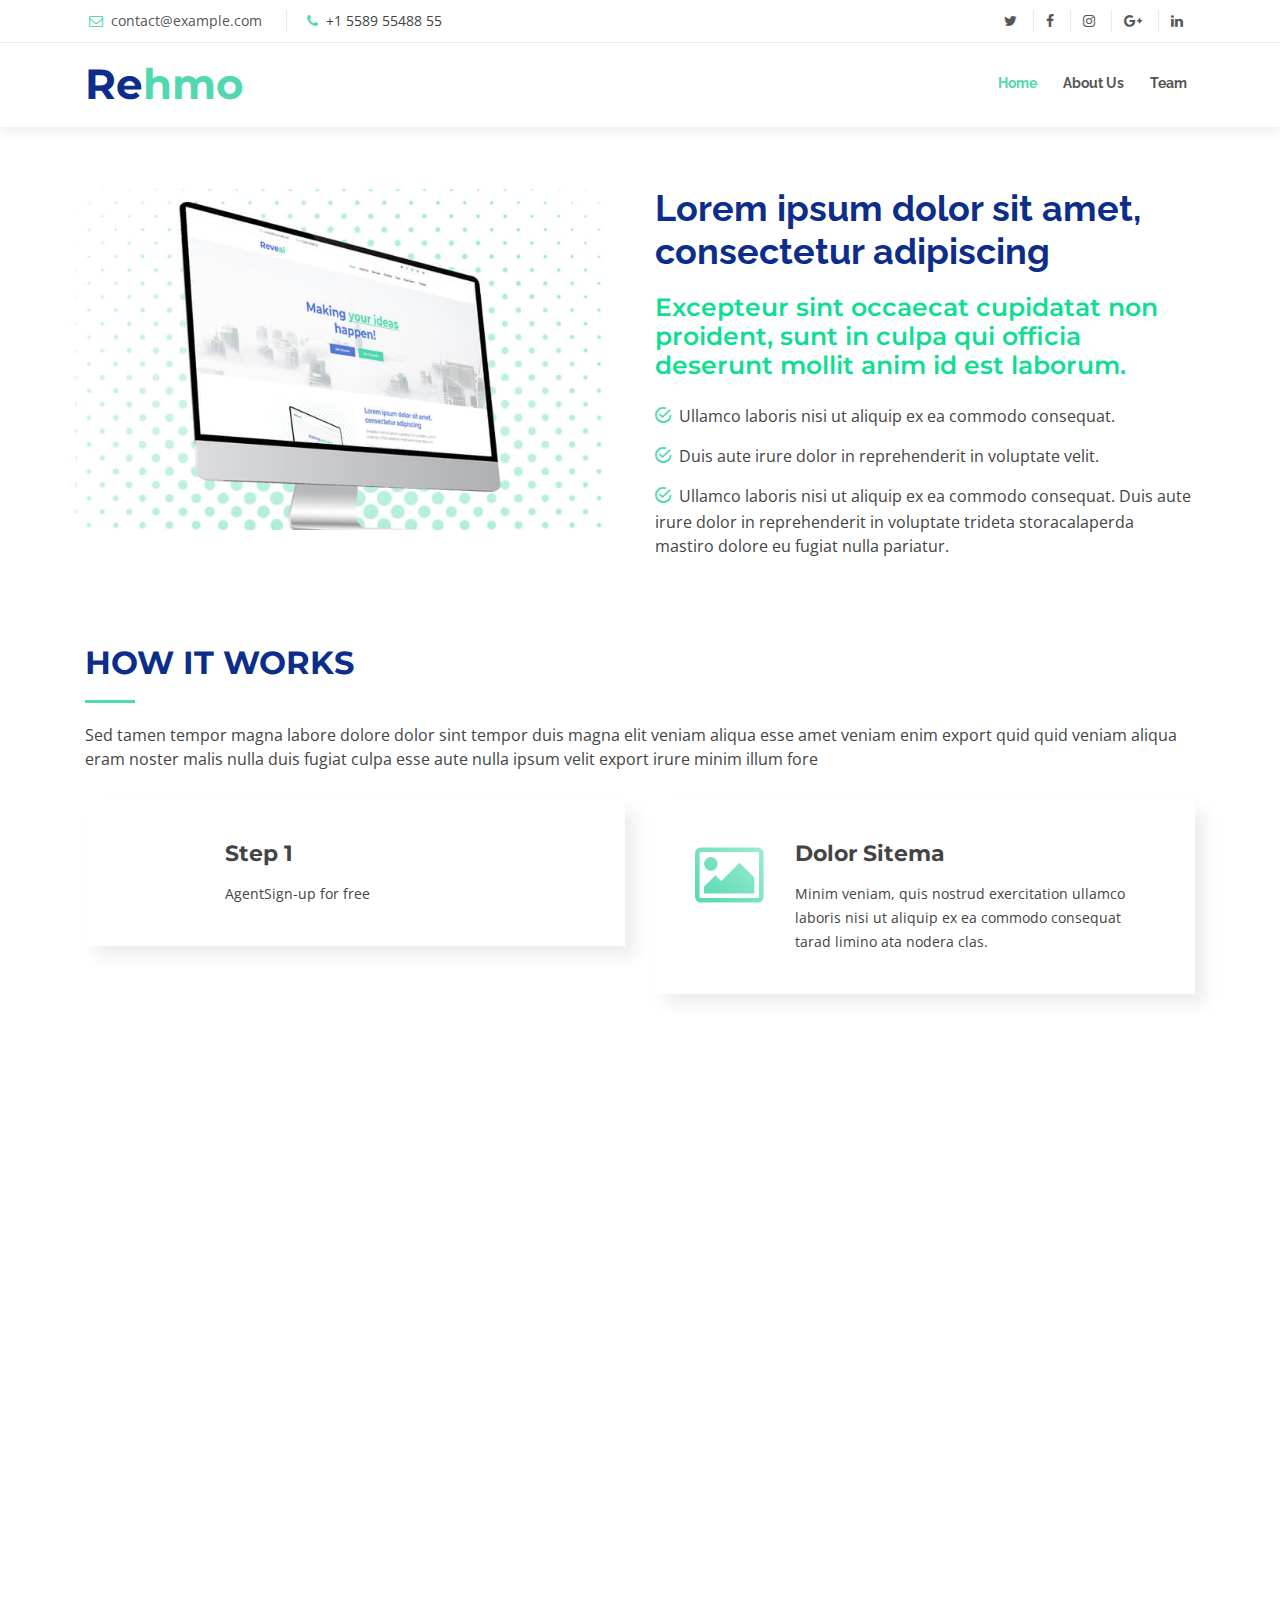
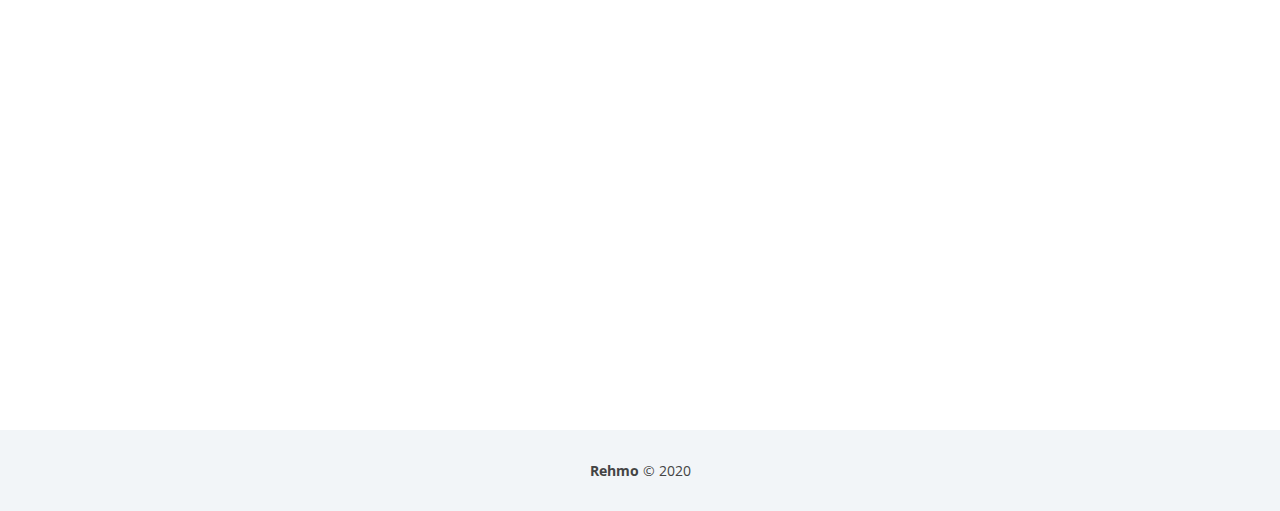
==== commit a38a69b4: "update" ====
--- a/index.html
+++ b/index.html
@@ -1,9 +1,8 @@
 <!DOCTYPE html>
 <html lang="en">
-
 <head>
   <meta charset="utf-8">
-  <title>Rehmo Index</title>
+  <title>Reveal Bootstrap Template</title>
   <meta content="width=device-width, initial-scale=1.0" name="viewport">
   <meta content="" name="keywords">
   <meta content="" name="description">
@@ -13,9 +12,7 @@
   <link href="img/house.png" rel="apple-touch-icon">
 
   <!-- Google Fonts -->
-  <link
-    href="https://fonts.googleapis.com/css?family=Open+Sans:300,300i,400,400i,700,700i|Raleway:300,400,500,700,800|Montserrat:300,400,700"
-    rel="stylesheet">
+  <link href="https://fonts.googleapis.com/css?family=Open+Sans:300,300i,400,400i,700,700i|Raleway:300,400,500,700,800|Montserrat:300,400,700" rel="stylesheet">
 
   <!-- Bootstrap CSS File -->
   <link href="lib/bootstrap/css/bootstrap.min.css" rel="stylesheet">
@@ -39,10 +36,11 @@
   ======================================================= -->
 </head>
 <style type="text/css">
-  .mdi-36px {
-    font-size: 39px;
-    margin-right: 10px
-  }
+   .mdi-36px {
+     font-size: 39px;
+     margin-right: 10px
+ }
+
 </style>
 
 <body id="body">
@@ -53,8 +51,8 @@
   <section id="topbar" class="d-none d-lg-block">
     <div class="container clearfix">
       <div class="contact-info float-left">
-        <i class="fa fa-envelope-o"></i> <a href="kalunjoku123@gmail.com">kalunjoku123@gmail.com</a>
-        <i class="fa fa-phone"></i> +2347084462591
+        <i class="fa fa-envelope-o"></i> <a href="mailto:contact@example.com">contact@example.com</a>
+        <i class="fa fa-phone"></i> +1 5589 55488 55
       </div>
       <div class="social-links float-right">
         <a href="#" class="twitter"><i class="fa fa-twitter"></i></a>
@@ -81,8 +79,8 @@
       <nav id="nav-menu-container">
         <ul class="nav-menu">
           <li class="menu-active"><a href="#about">Home</a></li>
-          <li><a href="#services">How It Works</a></li>
-
+          <li><a href="#services">About Us</a></li>
+      
           <li><a href="#testimonials">Team</a></li>
         </ul>
       </nav><!-- #nav-menu-container -->
@@ -99,13 +97,19 @@
       <div class="container">
         <div class="row">
           <div class="col-lg-6 about-img">
-            <img src="img/home.png" alt="">
+            <img src="img/about-img.jpg" alt="">
           </div>
 
           <div class="col-lg-6 content">
-            <h2>Looking for properties to buy and rent in your desired your location?</h2>
-            <p></p>
-            <h4>Get connected to different Property Agents in your desired location</h4>
+            <h2>Lorem ipsum dolor sit amet, consectetur adipiscing</h2>
+            <h3>Excepteur sint occaecat cupidatat non proident, sunt in culpa qui officia deserunt mollit anim id est laborum.</h3>
+
+            <ul>
+              <li><i class="ion-android-checkmark-circle"></i> Ullamco laboris nisi ut aliquip ex ea commodo consequat.</li>
+              <li><i class="ion-android-checkmark-circle"></i> Duis aute irure dolor in reprehenderit in voluptate velit.</li>
+              <li><i class="ion-android-checkmark-circle"></i> Ullamco laboris nisi ut aliquip ex ea commodo consequat. Duis aute irure dolor in reprehenderit in voluptate trideta storacalaperda mastiro dolore eu fugiat nulla pariatur.</li>
+            </ul>
+
           </div>
         </div>
 
@@ -119,57 +123,40 @@
       <div class="container">
         <div class="section-header">
           <h2>How it works</h2>
-
+          <p>Sed tamen tempor magna labore dolore dolor sint tempor duis magna elit veniam aliqua esse amet veniam enim export quid quid veniam aliqua eram noster malis nulla duis fugiat culpa esse aute nulla ipsum velit export irure minim illum fore</p>
         </div>
 
         <div class="row">
 
           <div class="col-lg-6">
             <div class="box wow fadeInLeft">
-              <div class="icon"><i class="fa fa-user-plus"></i></div>
-              <h4 class="title"><a href="">Register</a></h4>
-              <p class="description">Get started by creating a free account on the platform</p>
+              <div class="icon"><i class="fas fa-user"></i></div>
+              <h4 class="title"><a href="">Step 1</a></h4>
+              <p class="description">AgentSign-up for free</p>
             </div>
           </div>
 
           <div class="col-lg-6">
             <div class="box wow fadeInRight">
-              <div class="icon"><i class="fa fa-search"></i></div>
-              <h4 class="title"><a href="">Search Platform</a></h4>
-              <p class="description">Search for your desired properties by categories</p>
+              <div class="icon"><i class="fa fa-picture-o"></i></div>
+              <h4 class="title"><a href="">Dolor Sitema</a></h4>
+              <p class="description">Minim veniam, quis nostrud exercitation ullamco laboris nisi ut aliquip ex ea commodo consequat tarad limino ata nodera clas.</p>
             </div>
           </div>
 
           <div class="col-lg-6">
             <div class="box wow fadeInLeft" data-wow-delay="0.2s">
-              <div class="icon"><i class="fa fa-credit-card"></i></div>
-              <h4 class="title"><a href="">Book Agent</a></h4>
-              <p class="description">Book property Agent, Pay consultaion fee</p>
-
+              <div class="icon"><i class="fa fa-shopping-bag"></i></div>
+              <h4 class="title"><a href="">Sed ut perspiciatis</a></h4>
+              <p class="description">Duis aute irure dolor in reprehenderit in voluptate velit esse cillum dolore eu fugiat nulla pariatur trinige zareta lobur trade.</p>
             </div>
           </div>
 
           <div class="col-lg-6">
             <div class="box wow fadeInRight" data-wow-delay="0.2s">
-              <div class="icon"><i class="fa fa-phone"></i></div>
-              <h4 class="title"><a href="">Contact</a></h4>
-              <p class="description">Meet and connect with the Agent </p>
-            </div>
-          </div>
-          <div class="col-lg-6">
-            <div class="box wow fadeInRight" data-wow-delay="0.2s">
-              <div class="icon"><i class="fa fa-thumbs-up"></i></div>
-              <h4 class="title"><a href="">Confirm property seen</a></h4>
-              <p class="description">Confirm that you have seen the property, </p>
-            </div>
-          </div>
-
-          <div class="col-lg-6">
-            <div class="box wow fadeInRight" data-wow-delay="0.2s">
-              <div class="icon"><i class="fa fa-money"></i></div>
-              <h4 class="title"><a href=""></a></h4>
-              <p class="description">Once you have Confirmed that you have seen the property, Agent will recieve his
-                consultation fee </p>
+              <div class="icon"><i class="fa fa-map"></i></div>
+              <h4 class="title"><a href="">Magni Dolores</a></h4>
+              <p class="description">Excepteur sint occaecat cupidatat non proident, sunt in culpa qui officia deserunt mollit anim id est laborum rideta zanox satirente madera</p>
             </div>
           </div>
 
@@ -186,22 +173,31 @@
       <div class="container">
         <div class="section-header">
           <h2>Team</h2>
-
+          <p>Sed tamen tempor magna labore dolore dolor sint tempor duis magna elit veniam aliqua esse amet veniam enim export quid quid veniam aliqua eram noster malis nulla duis fugiat culpa esse aute nulla ipsum velit export irure minim illum fore</p>
         </div>
         <div class="owl-carousel testimonials-carousel">
 
-          <div class="testimonial-item">
-            <img src="img/dan.jpeg" class="testimonial-img" alt="">
-            <h3>Alisi Daniel</h3>
-            <h4>CEO &amp; Founder</h4>
-          </div>
-
-          <div class="testimonial-item">
-            <p>
+            <div class="testimonial-item">
+              <p>
+                <img src="img/quote-sign-left.png" class="quote-sign-left" alt="">
+                Proin iaculis purus consequat sem cure digni ssim donec porttitora entum suscipit rhoncus. Accusantium quam, ultricies eget id, aliquam eget nibh et. Maecen aliquam, risus at semper.
+                <img src="img/quote-sign-right.png" class="quote-sign-right" alt="">
+              </p>
+              <img src="img/dan.jpeg" class="testimonial-img" alt="">
+              <h3>Alisi Daniel</h3>
+              <h4>CEO &amp; Founder</h4>
+            </div>
+
+            <div class="testimonial-item">
+              <p>
+                <img src="img/quote-sign-left.png" class="quote-sign-left" alt="">
+                Export tempor illum tamen malis malis eram quae irure esse labore quem cillum quid cillum eram malis quorum velit fore eram velit sunt aliqua noster fugiat irure amet legam anim culpa.
+                <img src="img/quote-sign-right.png" class="quote-sign-right" alt="">
+              </p>
               <img src="img/emma.jpeg" class="testimonial-img" alt="">
               <h3>Emmanuel Njoku</h3>
               <h4>Co-founder &amp; CTO</h4>
-          </div>
+            </div>
 
         </div>
 
@@ -215,20 +211,18 @@
       <div class="container">
         <div class="row">
           <div class="col-lg-8 text-center text-sm-left">
-            <h3 class="cta-title">Download</h3>
-            <p class="cta-text">Get The Mobile Application</p>
+            <h3 class="cta-title">Call To Action</h3>
+            <p class="cta-text"> Duis aute irure dolor in reprehenderit in voluptate velit esse cillum dolore eu fugiat nulla pariatur. Excepteur sint occaecat cupidatat non proident, sunt in culpa qui officia deserunt mollit anim id est laborum.</p>
           </div>
           <div class="col-lg-4 cta-btn-container">
-            [ <div class="template-demo mt-2">]
-              <button class="btn btn-outline-white btn-icon-text">
-                <i class="fa fa-apple btn-icon-prepend mdi-36px"></i> <span class="d-inline-block text-left"> <small
-                    class="font-weight-light d-block">Available on the</small> App Store </span>
-              </button>
-              <button class="btn btn-outline-white btn-icon-text">
-                <i class="fa fa-android btn-icon-prepend mdi-36px"></i> <span class="d-inline-block text-left"> <small
-                    class="font-weight-light d-block">Get it on the</small> Google Play </span>
-              </button>
-            </div>
+         [    <div class="template-demo mt-2">]
+              <button class="btn btn-outline-white btn-icon-text"> 
+                <i class="fa fa-apple btn-icon-prepend mdi-36px"></i> <span class="d-inline-block text-left"> <small class="font-weight-light d-block">Available on the</small> App Store </span> 
+              </button> 
+              <button class="btn btn-outline-white btn-icon-text"> 
+                <i class="fa fa-android btn-icon-prepend mdi-36px"></i> <span class="d-inline-block text-left"> <small class="font-weight-light d-block">Get it on the</small> Google Play </span>
+               </button> 
+             </div>
           </div>
         </div>
 
@@ -244,11 +238,11 @@
   <footer id="footer">
     <div class="container">
       <div class="copyright">
-        <strong>Rehmo</strong>
-        &copy; 2020
+        <strong>Rehmo</strong> 
+        &copy;  2020 
       </div>
       <div class="credits">
-
+   
       </div>
     </div>
   </footer><!-- #footer -->
@@ -274,5 +268,4 @@
   <script src="js/main.js"></script>
 
 </body>
-
-</html>+</html>
--- a/css/style.css
+++ b/css/style.css
@@ -245,7 +245,7 @@
 }
 
 #intro #intro-carousel::before {
-  content: '';
+  content: "";
   background-color: rgba(255, 255, 255, 0.7);
   position: absolute;
   height: 100%;
@@ -515,7 +515,7 @@
 }
 
 .section-header h2::before {
-  content: '';
+  content: "";
   position: absolute;
   display: block;
   width: 50px;
@@ -553,12 +553,19 @@
   font-family: "Raleway", sans-serif;
 }
 
+#about .content h4 {
+  color: #0edd92;
+  font-weight: 600;
+  font-size: 30px;
+  font-family: "Raleway", sans-serif;
+}
+
 #about .content h3 {
-  color: #555;
-  font-weight: 300;
-  font-size: 18px;
-  line-height: 26px;
-  font-style: italic;
+  color: #0edd92;
+  font-weight: 600;
+  font-size: 25px;
+  line-height: 29px;
+  font-style: bold;
 }
 
 #about .content p {
@@ -752,7 +759,7 @@
   padding: 30px 30px 0 30px;
   margin: 30px 15px;
   text-align: center;
-  min-height: 350px;
+  min-height: 200px;
   box-shadow: 0px 2px 12px rgba(0, 0, 0, 0.08);
 }
 
@@ -1136,4 +1143,4 @@
   #contact #google-map {
     margin-top: 20px;
   }
-}+}
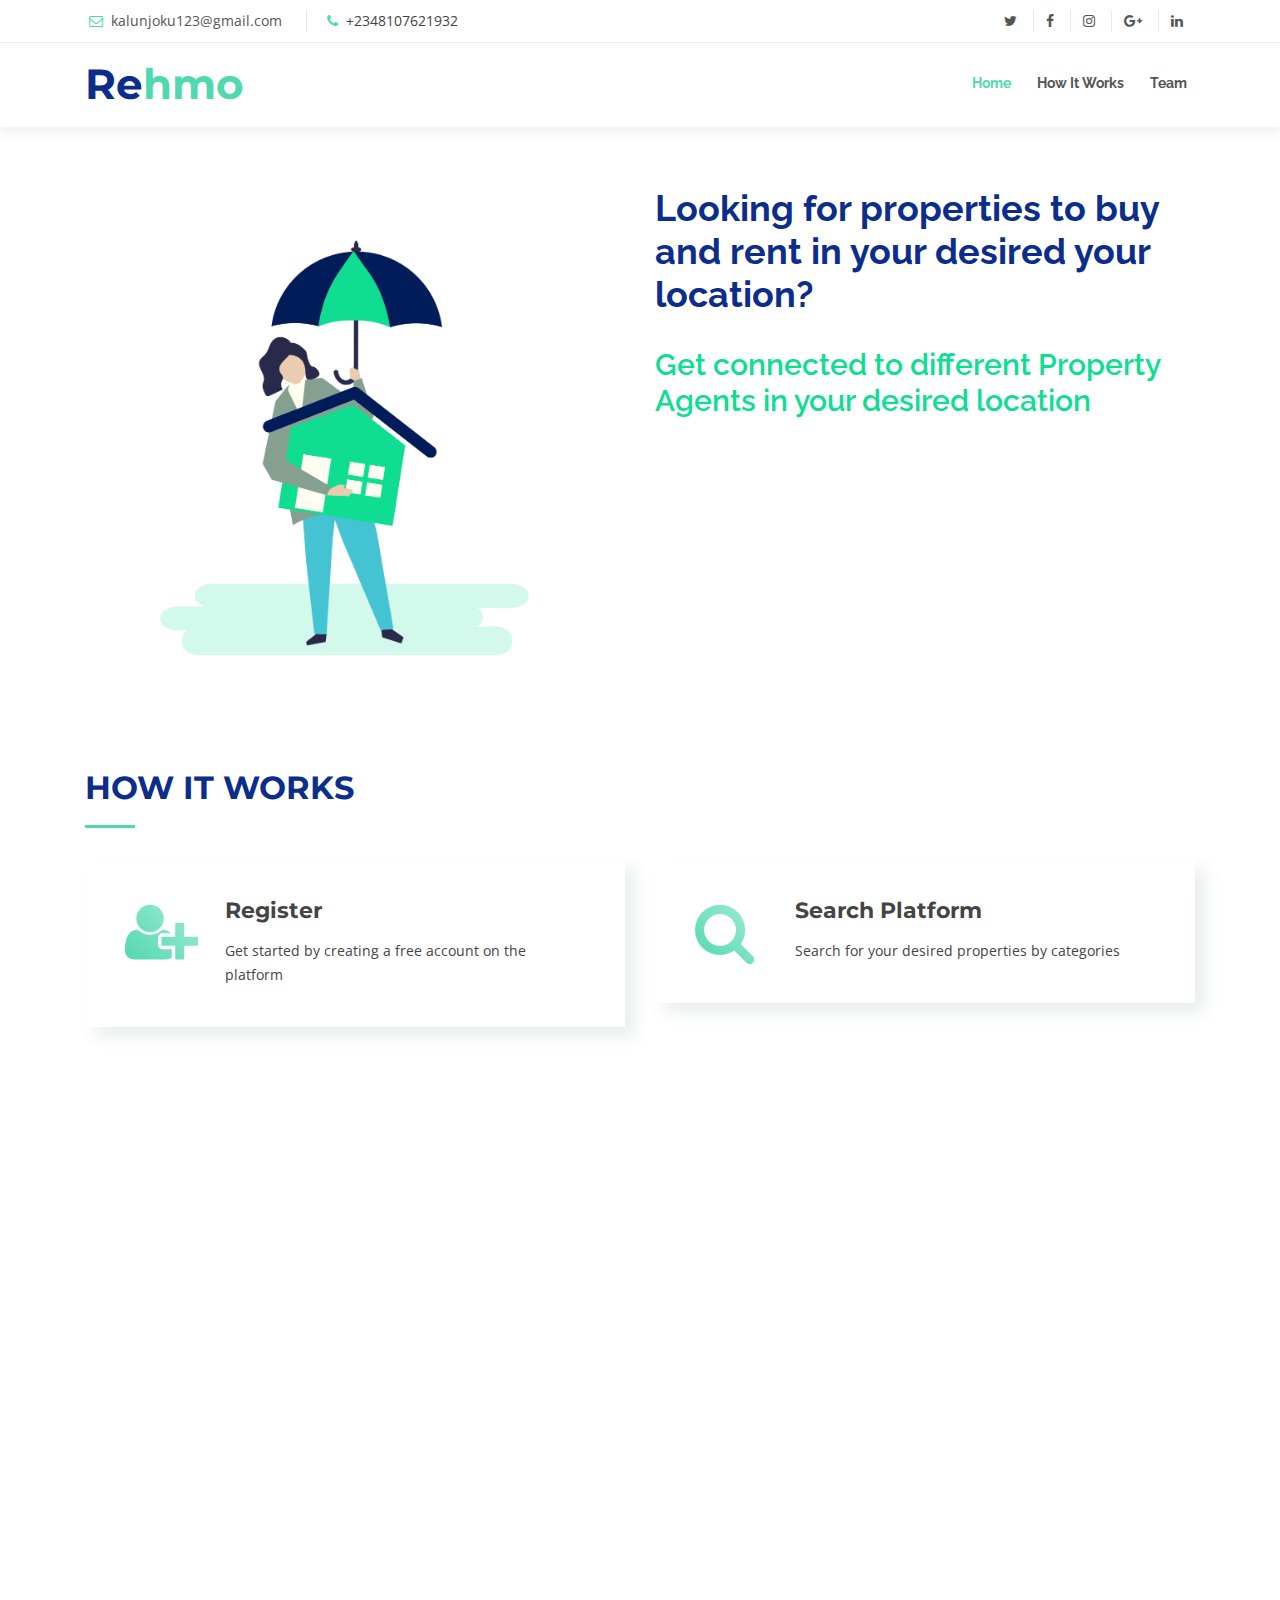
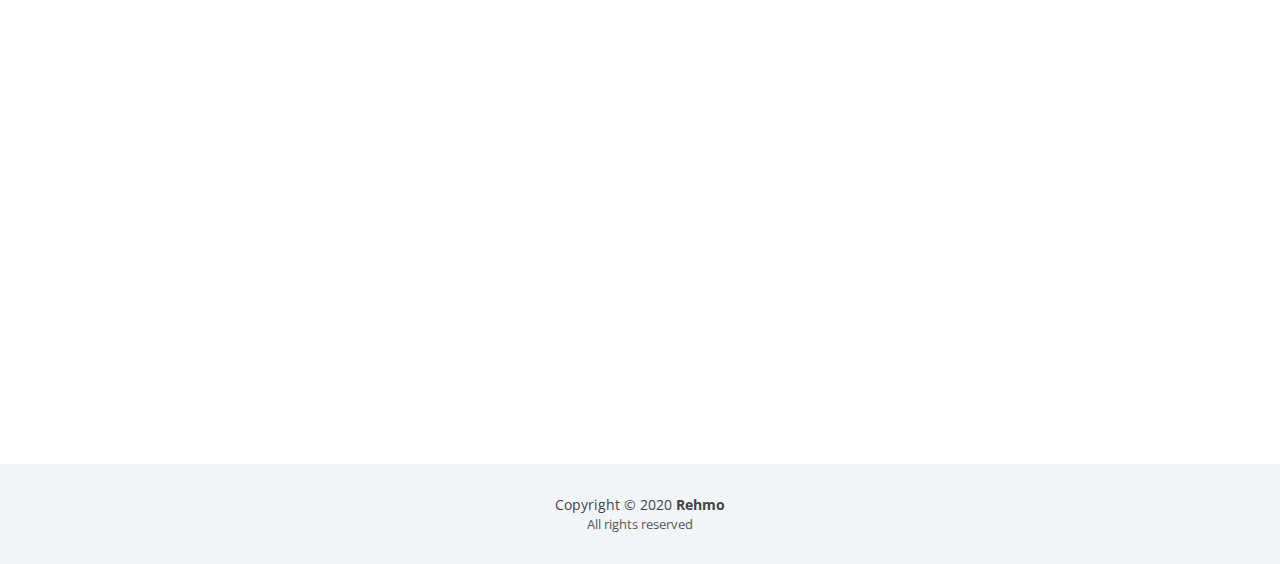
==== commit c8c112d0: "merge" ====
--- a/index.html
+++ b/index.html
@@ -1,8 +1,9 @@
 <!DOCTYPE html>
 <html lang="en">
+
 <head>
   <meta charset="utf-8">
-  <title>Reveal Bootstrap Template</title>
+  <title>Rehmo</title>
   <meta content="width=device-width, initial-scale=1.0" name="viewport">
   <meta content="" name="keywords">
   <meta content="" name="description">
@@ -12,7 +13,9 @@
   <link href="img/house.png" rel="apple-touch-icon">
 
   <!-- Google Fonts -->
-  <link href="https://fonts.googleapis.com/css?family=Open+Sans:300,300i,400,400i,700,700i|Raleway:300,400,500,700,800|Montserrat:300,400,700" rel="stylesheet">
+  <link
+    href="https://fonts.googleapis.com/css?family=Open+Sans:300,300i,400,400i,700,700i|Raleway:300,400,500,700,800|Montserrat:300,400,700"
+    rel="stylesheet">
 
   <!-- Bootstrap CSS File -->
   <link href="lib/bootstrap/css/bootstrap.min.css" rel="stylesheet">
@@ -28,19 +31,13 @@
   <!-- Main Stylesheet File -->
   <link href="css/style.css" rel="stylesheet">
 
-  <!-- =======================================================
-    Theme Name: Reveal
-    Theme URL: https://bootstrapmade.com/reveal-bootstrap-corporate-template/
-    Author: BootstrapMade.com
-    License: https://bootstrapmade.com/license/
-  ======================================================= -->
+
 </head>
 <style type="text/css">
-   .mdi-36px {
-     font-size: 39px;
-     margin-right: 10px
- }
-
+  .mdi-36px {
+    font-size: 39px;
+    margin-right: 10px
+  }
 </style>
 
 <body id="body">
@@ -51,8 +48,8 @@
   <section id="topbar" class="d-none d-lg-block">
     <div class="container clearfix">
       <div class="contact-info float-left">
-        <i class="fa fa-envelope-o"></i> <a href="mailto:contact@example.com">contact@example.com</a>
-        <i class="fa fa-phone"></i> +1 5589 55488 55
+        <i class="fa fa-envelope-o"></i> <a href="kalunjoku123@gmail.com">kalunjoku123@gmail.com</a>
+        <i class="fa fa-phone"></i> +2348107621932
       </div>
       <div class="social-links float-right">
         <a href="#" class="twitter"><i class="fa fa-twitter"></i></a>
@@ -79,8 +76,8 @@
       <nav id="nav-menu-container">
         <ul class="nav-menu">
           <li class="menu-active"><a href="#about">Home</a></li>
-          <li><a href="#services">About Us</a></li>
-      
+          <li><a href="#services">How It Works</a></li>
+
           <li><a href="#testimonials">Team</a></li>
         </ul>
       </nav><!-- #nav-menu-container -->
@@ -97,19 +94,13 @@
       <div class="container">
         <div class="row">
           <div class="col-lg-6 about-img">
-            <img src="img/about-img.jpg" alt="">
+            <img src="img/home.png" alt="">
           </div>
 
           <div class="col-lg-6 content">
-            <h2>Lorem ipsum dolor sit amet, consectetur adipiscing</h2>
-            <h3>Excepteur sint occaecat cupidatat non proident, sunt in culpa qui officia deserunt mollit anim id est laborum.</h3>
-
-            <ul>
-              <li><i class="ion-android-checkmark-circle"></i> Ullamco laboris nisi ut aliquip ex ea commodo consequat.</li>
-              <li><i class="ion-android-checkmark-circle"></i> Duis aute irure dolor in reprehenderit in voluptate velit.</li>
-              <li><i class="ion-android-checkmark-circle"></i> Ullamco laboris nisi ut aliquip ex ea commodo consequat. Duis aute irure dolor in reprehenderit in voluptate trideta storacalaperda mastiro dolore eu fugiat nulla pariatur.</li>
-            </ul>
-
+            <h2>Looking for properties to buy and rent in your desired your location?</h2>
+            <p></p>
+            <h4>Get connected to different Property Agents in your desired location</h4>
           </div>
         </div>
 
@@ -123,40 +114,57 @@
       <div class="container">
         <div class="section-header">
           <h2>How it works</h2>
-          <p>Sed tamen tempor magna labore dolore dolor sint tempor duis magna elit veniam aliqua esse amet veniam enim export quid quid veniam aliqua eram noster malis nulla duis fugiat culpa esse aute nulla ipsum velit export irure minim illum fore</p>
+
         </div>
 
         <div class="row">
 
           <div class="col-lg-6">
             <div class="box wow fadeInLeft">
-              <div class="icon"><i class="fas fa-user"></i></div>
-              <h4 class="title"><a href="">Step 1</a></h4>
-              <p class="description">AgentSign-up for free</p>
+              <div class="icon"><i class="fa fa-user-plus"></i></div>
+              <h4 class="title"><a href="">Register</a></h4>
+              <p class="description">Get started by creating a free account on the platform</p>
             </div>
           </div>
 
           <div class="col-lg-6">
             <div class="box wow fadeInRight">
-              <div class="icon"><i class="fa fa-picture-o"></i></div>
-              <h4 class="title"><a href="">Dolor Sitema</a></h4>
-              <p class="description">Minim veniam, quis nostrud exercitation ullamco laboris nisi ut aliquip ex ea commodo consequat tarad limino ata nodera clas.</p>
+              <div class="icon"><i class="fa fa-search"></i></div>
+              <h4 class="title"><a href="">Search Platform</a></h4>
+              <p class="description">Search for your desired properties by categories</p>
             </div>
           </div>
 
           <div class="col-lg-6">
             <div class="box wow fadeInLeft" data-wow-delay="0.2s">
-              <div class="icon"><i class="fa fa-shopping-bag"></i></div>
-              <h4 class="title"><a href="">Sed ut perspiciatis</a></h4>
-              <p class="description">Duis aute irure dolor in reprehenderit in voluptate velit esse cillum dolore eu fugiat nulla pariatur trinige zareta lobur trade.</p>
+              <div class="icon"><i class="fa fa-credit-card"></i></div>
+              <h4 class="title"><a href="">Book Agent</a></h4>
+              <p class="description">Book property Agent, Pay consultaion fee</p>
+
             </div>
           </div>
 
           <div class="col-lg-6">
             <div class="box wow fadeInRight" data-wow-delay="0.2s">
-              <div class="icon"><i class="fa fa-map"></i></div>
-              <h4 class="title"><a href="">Magni Dolores</a></h4>
-              <p class="description">Excepteur sint occaecat cupidatat non proident, sunt in culpa qui officia deserunt mollit anim id est laborum rideta zanox satirente madera</p>
+              <div class="icon"><i class="fa fa-phone"></i></div>
+              <h4 class="title"><a href="">Contact</a></h4>
+              <p class="description">Meet and connect with the Agent </p>
+            </div>
+          </div>
+          <div class="col-lg-6">
+            <div class="box wow fadeInRight" data-wow-delay="0.2s">
+              <div class="icon"><i class="fa fa-thumbs-up"></i></div>
+              <h4 class="title"><a href="">Confirm property seen</a></h4>
+              <p class="description">Confirm that you have seen the property, </p>
+            </div>
+          </div>
+
+          <div class="col-lg-6">
+            <div class="box wow fadeInRight" data-wow-delay="0.2s">
+              <div class="icon"><i class="fa fa-money"></i></div>
+              <h4 class="title"><a href=""></a></h4>
+              <p class="description">Once you have Confirmed that you have seen the property, Agent will recieve his
+                consultation fee </p>
             </div>
           </div>
 
@@ -173,31 +181,21 @@
       <div class="container">
         <div class="section-header">
           <h2>Team</h2>
-          <p>Sed tamen tempor magna labore dolore dolor sint tempor duis magna elit veniam aliqua esse amet veniam enim export quid quid veniam aliqua eram noster malis nulla duis fugiat culpa esse aute nulla ipsum velit export irure minim illum fore</p>
         </div>
         <div class="owl-carousel testimonials-carousel">
 
-            <div class="testimonial-item">
-              <p>
-                <img src="img/quote-sign-left.png" class="quote-sign-left" alt="">
-                Proin iaculis purus consequat sem cure digni ssim donec porttitora entum suscipit rhoncus. Accusantium quam, ultricies eget id, aliquam eget nibh et. Maecen aliquam, risus at semper.
-                <img src="img/quote-sign-right.png" class="quote-sign-right" alt="">
-              </p>
-              <img src="img/dan.jpeg" class="testimonial-img" alt="">
-              <h3>Alisi Daniel</h3>
-              <h4>CEO &amp; Founder</h4>
-            </div>
-
-            <div class="testimonial-item">
-              <p>
-                <img src="img/quote-sign-left.png" class="quote-sign-left" alt="">
-                Export tempor illum tamen malis malis eram quae irure esse labore quem cillum quid cillum eram malis quorum velit fore eram velit sunt aliqua noster fugiat irure amet legam anim culpa.
-                <img src="img/quote-sign-right.png" class="quote-sign-right" alt="">
-              </p>
+          <div class="testimonial-item">
+            <img src="img/dan.jpeg" class="testimonial-img" alt="">
+            <h3>Alisi Daniel</h3>
+            <h4>CEO &amp; Founder</h4>
+          </div>
+
+          <div class="testimonial-item">
+            <p>
               <img src="img/emma.jpeg" class="testimonial-img" alt="">
               <h3>Emmanuel Njoku</h3>
               <h4>Co-founder &amp; CTO</h4>
-            </div>
+          </div>
 
         </div>
 
@@ -211,18 +209,20 @@
       <div class="container">
         <div class="row">
           <div class="col-lg-8 text-center text-sm-left">
-            <h3 class="cta-title">Call To Action</h3>
-            <p class="cta-text"> Duis aute irure dolor in reprehenderit in voluptate velit esse cillum dolore eu fugiat nulla pariatur. Excepteur sint occaecat cupidatat non proident, sunt in culpa qui officia deserunt mollit anim id est laborum.</p>
+            <h3 class="cta-title">Download</h3>
+            <p class="cta-text">Get The Mobile Application</p>
           </div>
           <div class="col-lg-4 cta-btn-container">
-         [    <div class="template-demo mt-2">]
-              <button class="btn btn-outline-white btn-icon-text"> 
-                <i class="fa fa-apple btn-icon-prepend mdi-36px"></i> <span class="d-inline-block text-left"> <small class="font-weight-light d-block">Available on the</small> App Store </span> 
-              </button> 
-              <button class="btn btn-outline-white btn-icon-text"> 
-                <i class="fa fa-android btn-icon-prepend mdi-36px"></i> <span class="d-inline-block text-left"> <small class="font-weight-light d-block">Get it on the</small> Google Play </span>
-               </button> 
-             </div>
+            <div class="template-demo mt-2">
+              <button class="btn btn-outline-white btn-icon-text">
+                <i class="fa fa-apple btn-icon-prepend mdi-36px"></i> <span class="d-inline-block text-left"> <small
+                    class="font-weight-light d-block">Available on the</small> App Store </span>
+              </button>
+              <button class="btn btn-outline-white btn-icon-text">
+                <i class="fa fa-android btn-icon-prepend mdi-36px"></i> <span class="d-inline-block text-left"> <small
+                    class="font-weight-light d-block">Get it on the</small> Google Play </span>
+              </button>
+            </div>
           </div>
         </div>
 
@@ -237,12 +237,11 @@
   ============================-->
   <footer id="footer">
     <div class="container">
-      <div class="copyright">
-        <strong>Rehmo</strong> 
-        &copy;  2020 
+      <div class="copyright">Copyright &copy; 2020
+        <strong>Rehmo</strong>
       </div>
       <div class="credits">
-   
+        All rights reserved
       </div>
     </div>
   </footer><!-- #footer -->
@@ -268,4 +267,5 @@
   <script src="js/main.js"></script>
 
 </body>
-</html>
+
+</html>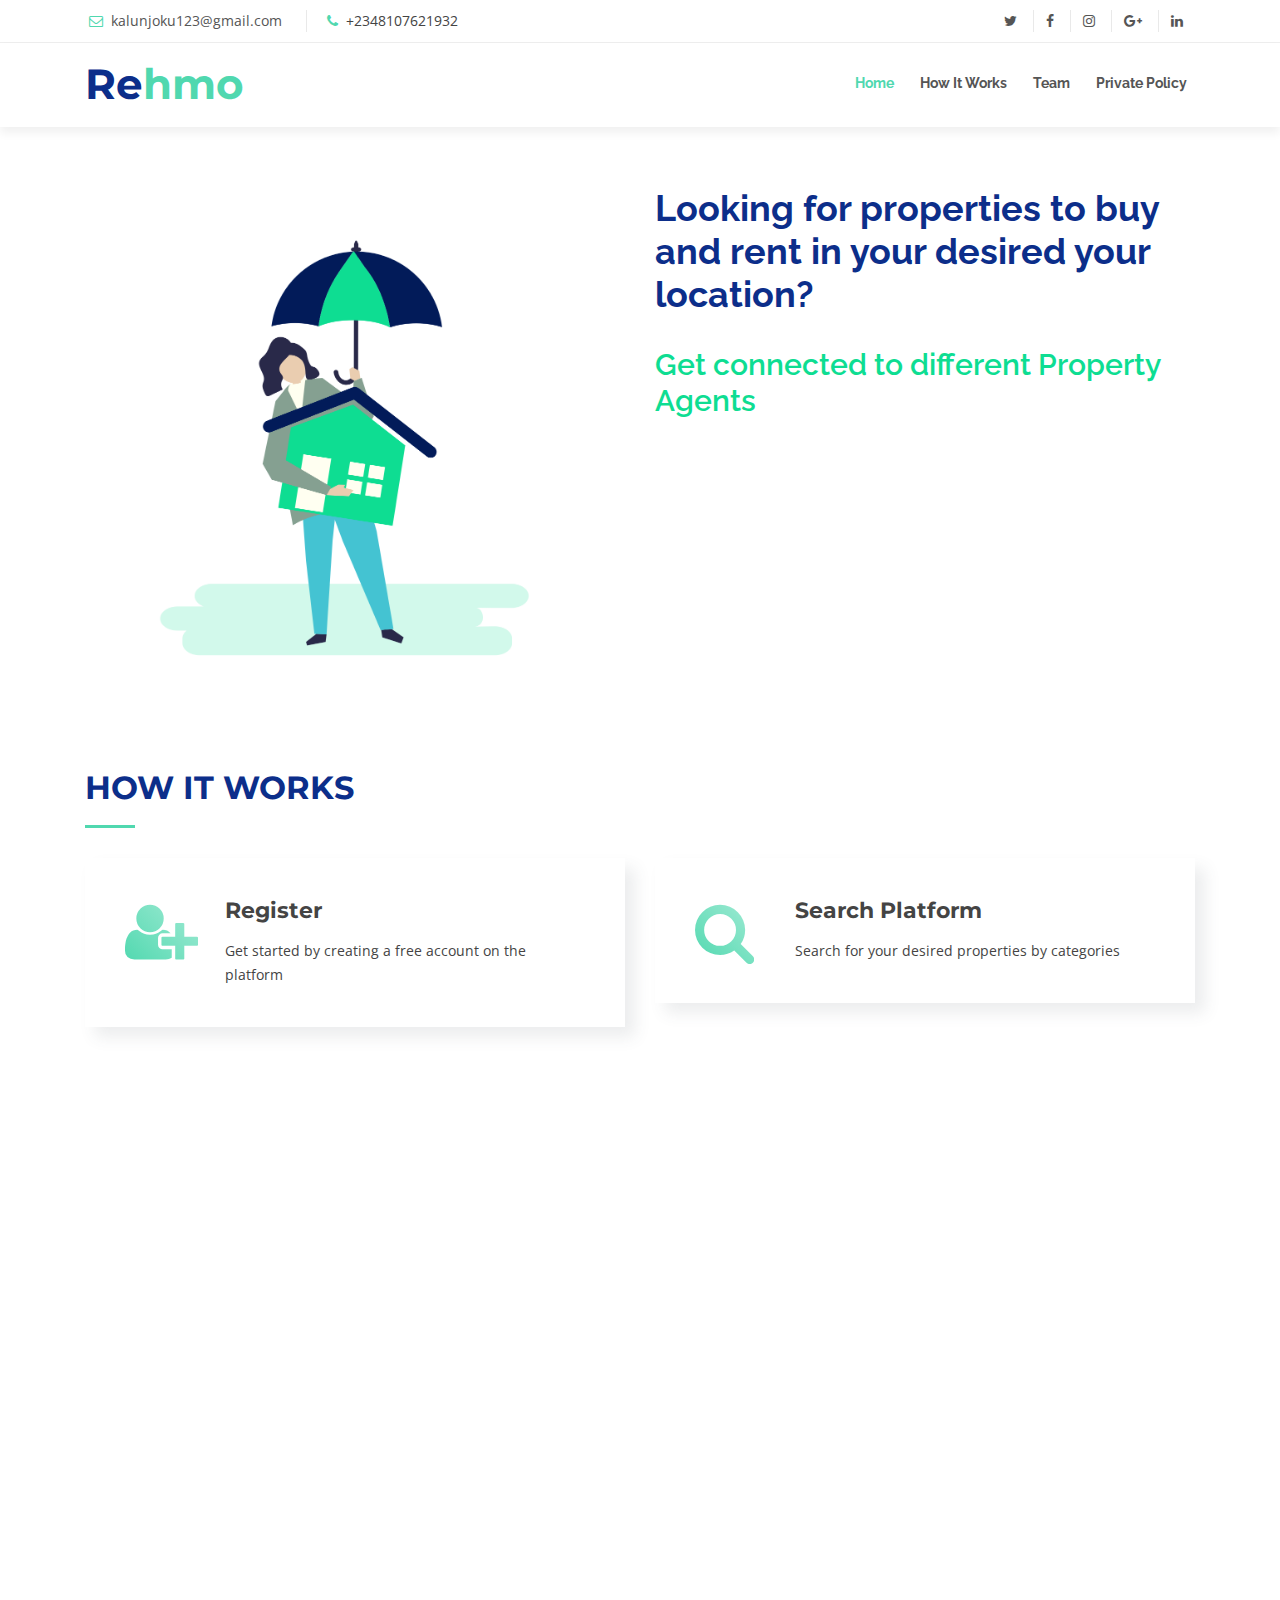
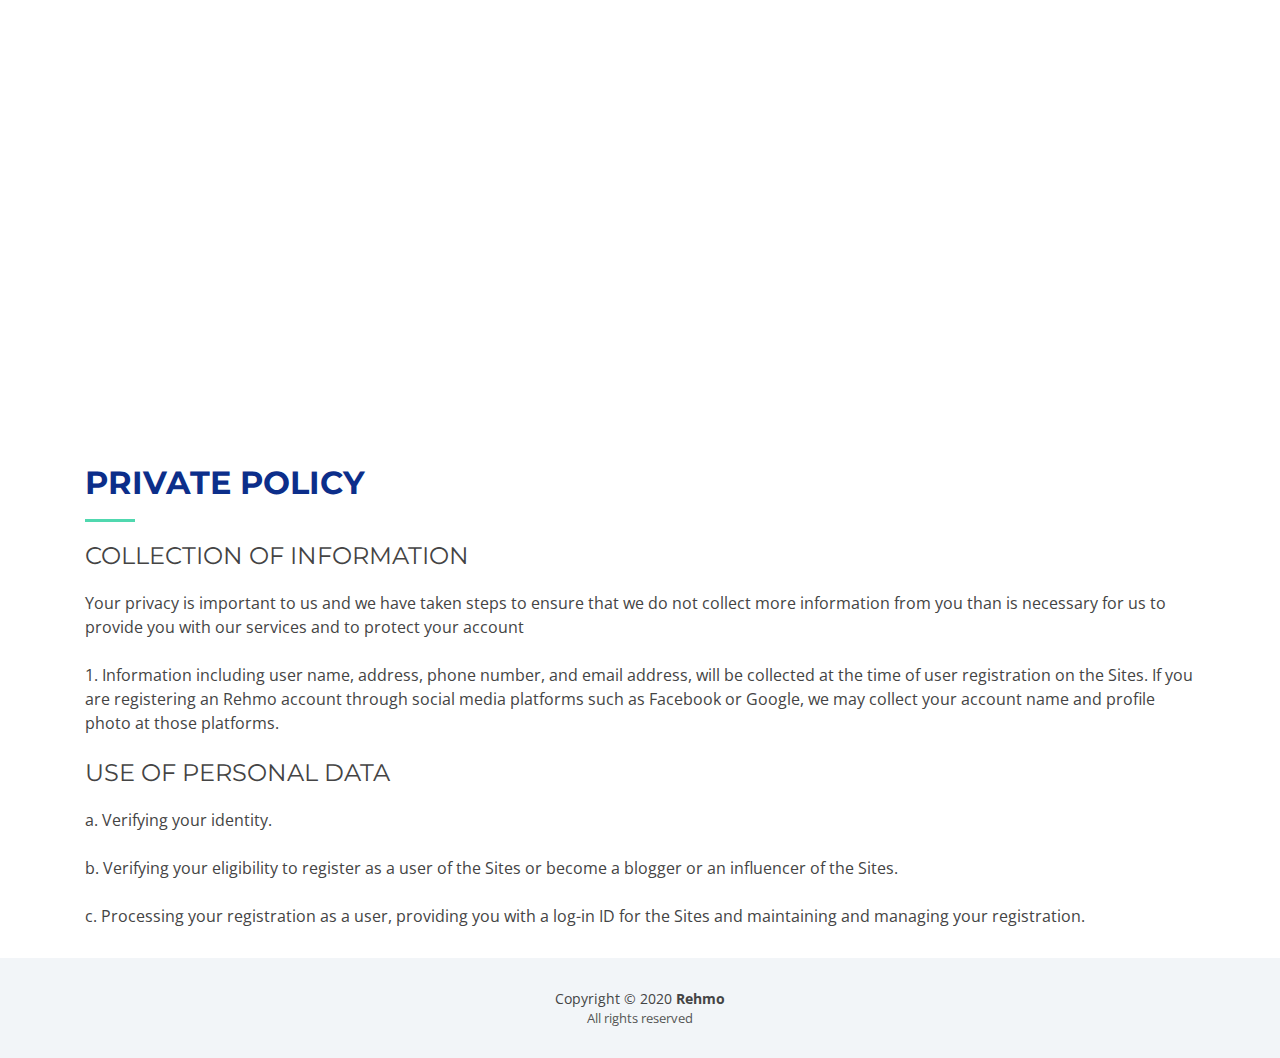
==== commit 81670431: "site private policy" ====
--- a/index.html
+++ b/index.html
@@ -79,6 +79,7 @@
           <li><a href="#services">How It Works</a></li>
 
           <li><a href="#testimonials">Team</a></li>
+          <li><a href="#policy">Private Policy</a></li>
         </ul>
       </nav><!-- #nav-menu-container -->
     </div>
@@ -100,7 +101,7 @@
           <div class="col-lg-6 content">
             <h2>Looking for properties to buy and rent in your desired your location?</h2>
             <p></p>
-            <h4>Get connected to different Property Agents in your desired location</h4>
+            <h4>Get connected to different Property Agents </h4>
           </div>
         </div>
 
@@ -228,6 +229,32 @@
 
       </div>
     </section><!-- #call-to-action -->
+
+    <!--==========================
+      private policy
+    ============================-->
+    <section id="policy">
+      <div class="container">
+        <div class="section-header">
+          <h2>Private Policy</h2>
+         <div>
+            <h4>COLLECTION OF INFORMATION</h4>
+            <p>Your privacy is important to us and we have taken steps to ensure that we do not collect more information from you than is necessary for us to provide you with our services and to protect your account</p><br>
+            <p>1. Information including user name, address, phone number, and email address, will be collected at the time of user registration on the Sites.  If you are registering an Rehmo account through social media platforms such as Facebook or Google, we may collect your account name and profile photo at those platforms.</p>
+         </div><br>
+
+          <div>
+            <h4>USE OF PERSONAL DATA</h4>
+            <p>a. Verifying your identity.</p><br>
+            <p>b. Verifying your eligibility to register as a user of the Sites or become a blogger or an influencer of the Sites.</p><br>
+            <p>c. Processing your registration as a user, providing you with a log-in ID for the Sites and maintaining and managing your registration.</p>
+         </div>
+
+        </div>
+
+      </div>
+    </section>
+  <!-- #private policy -->
 
 
   </main>
